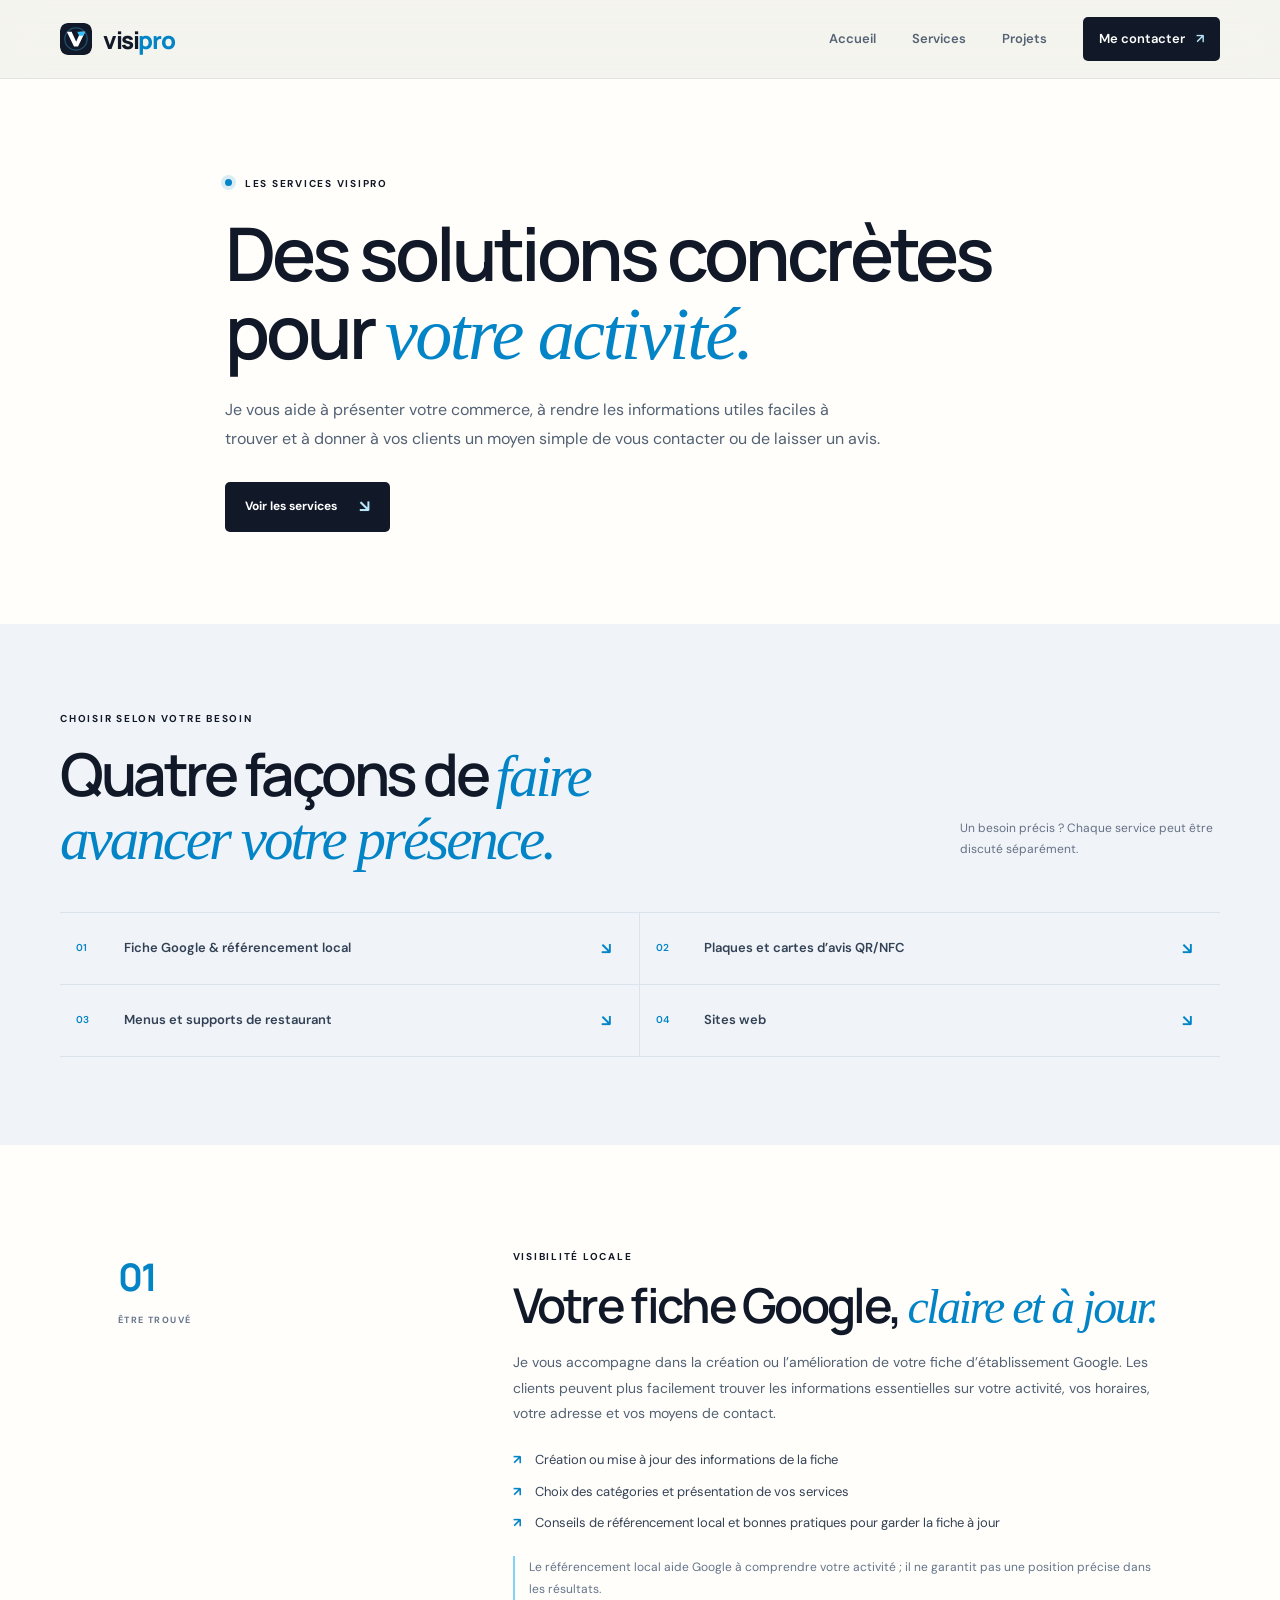
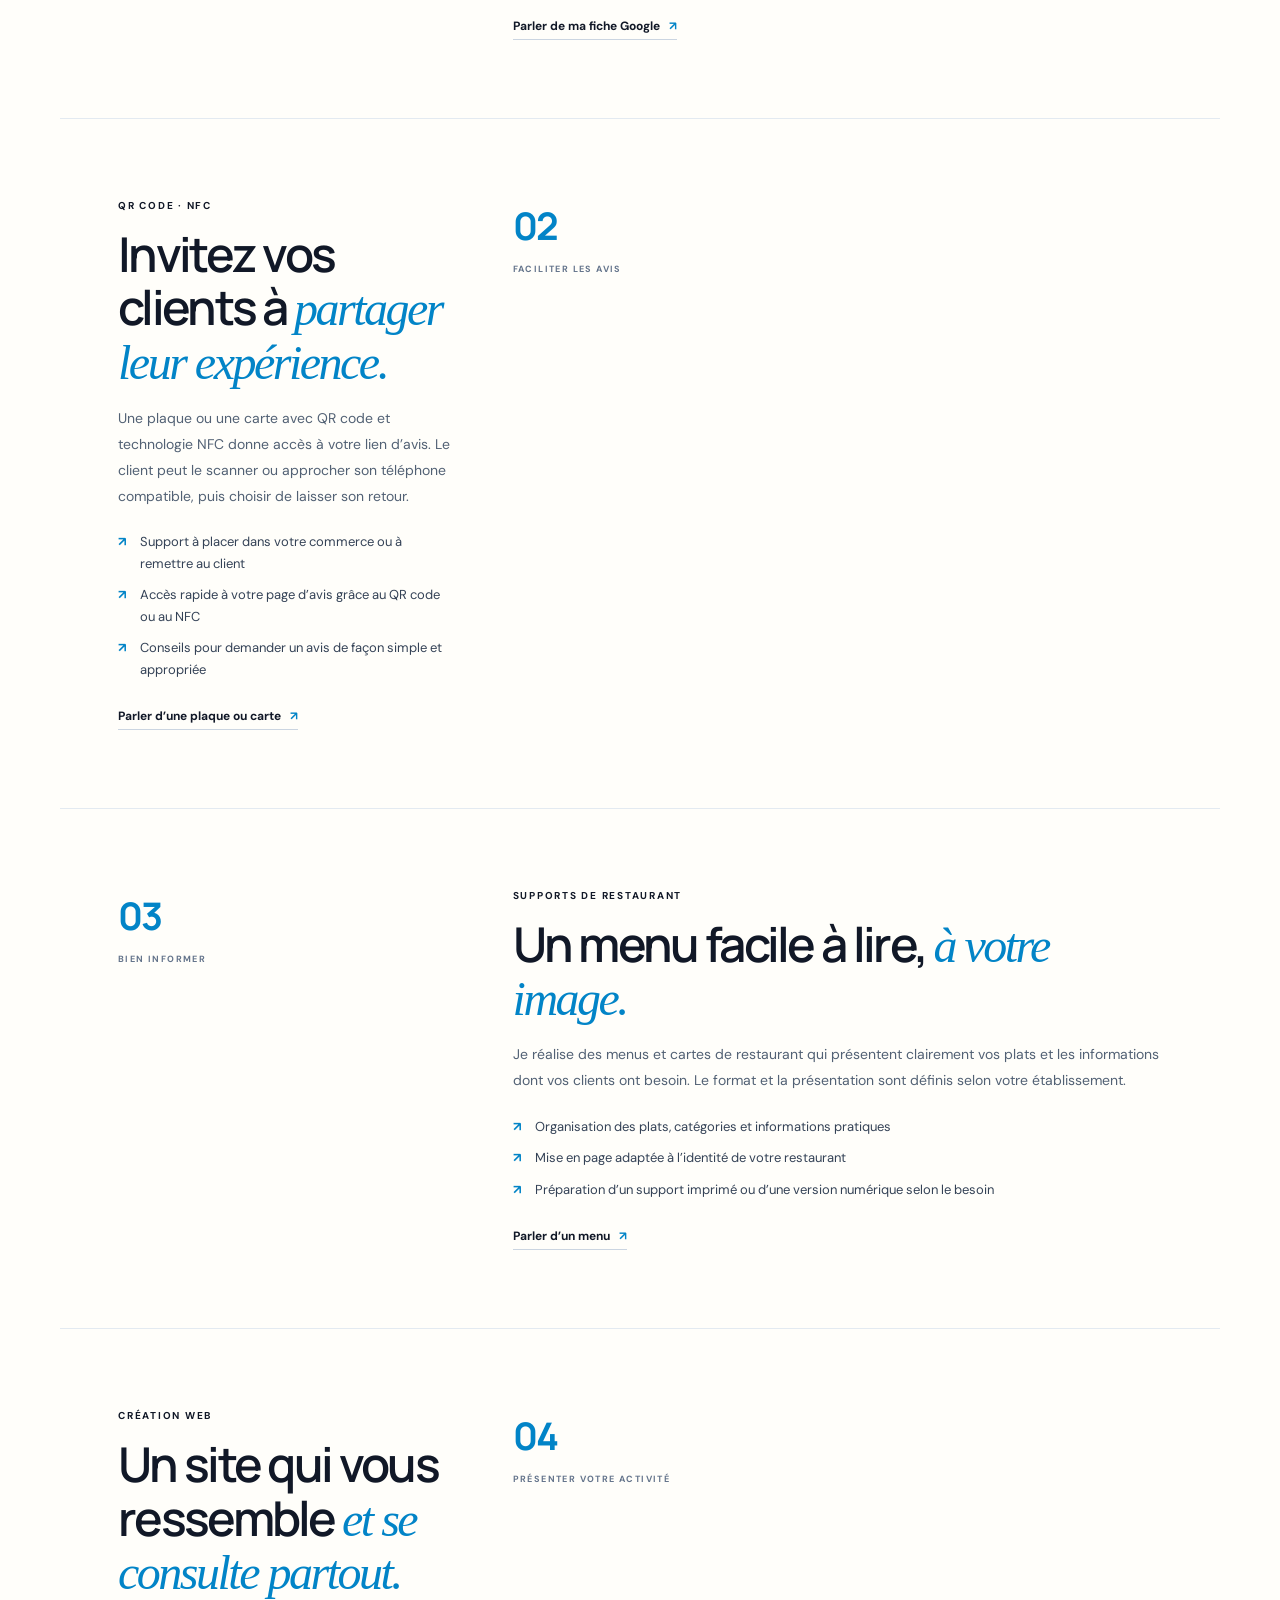
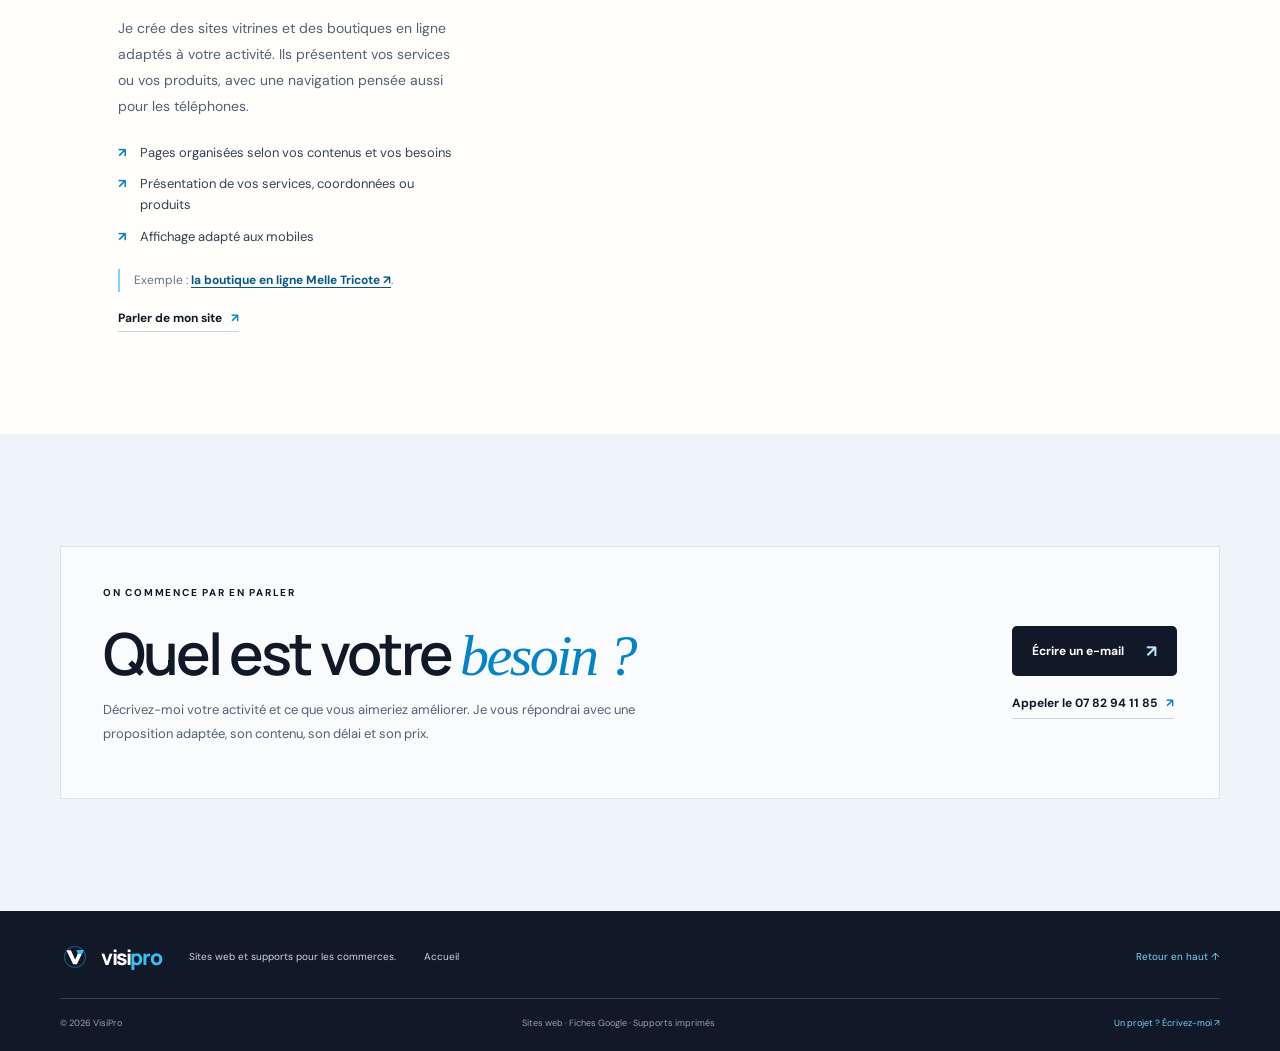
==== services.html @ f5540a13 "V1.5 - services détaillés" ====
<!doctype html>
<html lang="fr">
<head>
  <meta charset="utf-8">
  <meta name="viewport" content="width=device-width, initial-scale=1">
  <meta name="theme-color" content="#f5f4ef">
  <meta name="description" content="Découvrez les services VisiPro : fiches Google, référencement local, plaques d’avis QR/NFC, menus de restaurant et sites web.">
  <title>Services — VisiPro</title>
  <link rel="icon" href="favicon.svg" type="image/svg+xml">
  <link rel="preconnect" href="https://fonts.googleapis.com">
  <link rel="preconnect" href="https://fonts.gstatic.com" crossorigin>
  <link href="https://fonts.googleapis.com/css2?family=DM+Sans:wght@400;500;600;700&family=Manrope:wght@400;500;600;700;800&display=swap" rel="stylesheet">
  <link rel="stylesheet" href="styles.css">
  <script src="script.js" defer></script>
</head>
<body>
<a class="skip-link" href="#contenu">Aller au contenu</a>
<header class="site-header"><div class="container nav-wrap">
  <a class="brand" href="index.html#accueil" aria-label="VisiPro, accueil"><img class="brand-logo" src="assets/visipro-logo.svg" alt=""><span>visi<span class="brand-accent">pro</span></span></a>
  <button class="menu-toggle" type="button" aria-expanded="false" aria-controls="main-nav" aria-label="Ouvrir le menu"><span></span><span></span></button>
  <nav id="main-nav" class="main-nav" aria-label="Navigation principale"><a href="index.html#services">Accueil</a><a href="#offres">Services</a><a href="index.html#projets">Projets</a><a class="nav-cta" href="#contact">Me contacter <span>↗</span></a></nav>
</div></header>
<main id="contenu">
  <section class="services-hero section"><div class="container services-hero-inner reveal">
    <p class="eyebrow"><span class="eyebrow-dot"></span> Les services VisiPro</p>
    <h1>Des solutions concrètes pour <em>votre activité.</em></h1>
    <p class="services-lead">Je vous aide à présenter votre commerce, à rendre les informations utiles faciles à trouver et à donner à vos clients un moyen simple de vous contacter ou de laisser un avis.</p>
    <a class="button button-dark" href="#offres">Voir les services <span>↘</span></a>
  </div></section>
  <section class="services-index section" id="offres"><div class="container">
    <div class="section-heading reveal"><div><p class="eyebrow">Choisir selon votre besoin</p><h2>Quatre façons de <em>faire avancer votre présence.</em></h2></div><p>Un besoin précis ? Chaque service peut être discuté séparément.</p></div>
    <nav class="service-jump-list reveal" aria-label="Accès rapide aux services"><a href="#fiche-google"><span>01</span> Fiche Google & référencement local <b>↘</b></a><a href="#plaques-avis"><span>02</span> Plaques et cartes d’avis QR/NFC <b>↘</b></a><a href="#supports-restaurant"><span>03</span> Menus et supports de restaurant <b>↘</b></a><a href="#sites-web"><span>04</span> Sites web <b>↘</b></a></nav>
  </div></section>
  <section class="service-details section">
    <div class="container">
      <article class="service-detail reveal" id="fiche-google">
        <div class="service-detail-number">01 <span>ÊTRE TROUVÉ</span></div>
        <div class="service-detail-copy"><p class="eyebrow">Visibilité locale</p><h2>Votre fiche Google, <em>claire et à jour.</em></h2><p>Je vous accompagne dans la création ou l’amélioration de votre fiche d’établissement Google. Les clients peuvent plus facilement trouver les informations essentielles sur votre activité, vos horaires, votre adresse et vos moyens de contact.</p><ul><li>Création ou mise à jour des informations de la fiche</li><li>Choix des catégories et présentation de vos services</li><li>Conseils de référencement local et bonnes pratiques pour garder la fiche à jour</li></ul><p class="service-detail-note">Le référencement local aide Google à comprendre votre activité ; il ne garantit pas une position précise dans les résultats.</p><a class="text-link" href="#contact">Parler de ma fiche Google <span>↗</span></a></div>
      </article>
      <article class="service-detail service-detail-reverse reveal" id="plaques-avis">
        <div class="service-detail-number">02 <span>FACILITER LES AVIS</span></div>
        <div class="service-detail-copy"><p class="eyebrow">QR code · NFC</p><h2>Invitez vos clients à <em>partager leur expérience.</em></h2><p>Une plaque ou une carte avec QR code et technologie NFC donne accès à votre lien d’avis. Le client peut le scanner ou approcher son téléphone compatible, puis choisir de laisser son retour.</p><ul><li>Support à placer dans votre commerce ou à remettre au client</li><li>Accès rapide à votre page d’avis grâce au QR code ou au NFC</li><li>Conseils pour demander un avis de façon simple et appropriée</li></ul><a class="text-link" href="#contact">Parler d’une plaque ou carte <span>↗</span></a></div>
      </article>
      <article class="service-detail reveal" id="supports-restaurant">
        <div class="service-detail-number">03 <span>BIEN INFORMER</span></div>
        <div class="service-detail-copy"><p class="eyebrow">Supports de restaurant</p><h2>Un menu facile à lire, <em>à votre image.</em></h2><p>Je réalise des menus et cartes de restaurant qui présentent clairement vos plats et les informations dont vos clients ont besoin. Le format et la présentation sont définis selon votre établissement.</p><ul><li>Organisation des plats, catégories et informations pratiques</li><li>Mise en page adaptée à l’identité de votre restaurant</li><li>Préparation d’un support imprimé ou d’une version numérique selon le besoin</li></ul><a class="text-link" href="#contact">Parler d’un menu <span>↗</span></a></div>
      </article>
      <article class="service-detail service-detail-reverse reveal" id="sites-web">
        <div class="service-detail-number">04 <span>PRÉSENTER VOTRE ACTIVITÉ</span></div>
        <div class="service-detail-copy"><p class="eyebrow">Création web</p><h2>Un site qui vous ressemble <em>et se consulte partout.</em></h2><p>Je crée des sites vitrines et des boutiques en ligne adaptés à votre activité. Ils présentent vos services ou vos produits, avec une navigation pensée aussi pour les téléphones.</p><ul><li>Pages organisées selon vos contenus et vos besoins</li><li>Présentation de vos services, coordonnées ou produits</li><li>Affichage adapté aux mobiles</li></ul><p class="service-detail-note">Exemple : <a href="https://www.melletricote.com/" target="_blank" rel="noreferrer">la boutique en ligne Melle Tricote ↗</a>.</p><a class="text-link" href="#contact">Parler de mon site <span>↗</span></a></div>
      </article>
    </div>
  </section>
  <section class="services-contact section" id="contact"><div class="container services-contact-inner reveal"><div><p class="eyebrow">On commence par en parler</p><h2>Quel est votre <em>besoin ?</em></h2><p>Décrivez-moi votre activité et ce que vous aimeriez améliorer. Je vous répondrai avec une proposition adaptée, son contenu, son délai et son prix.</p></div><div class="services-contact-actions"><a class="button button-dark" href="mailto:visiprofessionnel@gmail.com">Écrire un e-mail <span>↗</span></a><a class="text-link" href="tel:+33782941185">Appeler le 07 82 94 11 85 <span>↗</span></a></div></div></section>
</main>
<footer class="site-footer"><div class="container footer-main"><a class="brand brand-footer" href="index.html#accueil"><img class="brand-logo" src="assets/visipro-logo.svg" alt=""><span>visi<span class="brand-accent">pro</span></span></a><p>Sites web et supports pour les commerces.</p><a class="footer-services" href="index.html#services">Accueil</a><a class="footer-top" href="#contenu">Retour en haut ↑</a></div><div class="container footer-bottom"><span>© <span id="year"></span> VisiPro</span><span>Sites web · Fiches Google · Supports imprimés</span><a href="mailto:visiprofessionnel@gmail.com">Un projet ? Écrivez-moi ↗</a></div></footer>
</body>
</html>
---- styles.css ----
:root{--paper:#f5f4ef;--white:#fffefa;--ink:#111827;--muted:#667085;--line:#dfe5ec;--brand-blue:#0284c7;--dark:#111827;--accent-light:#bae6fd;--serif:Georgia,"Times New Roman",serif;--sans:"DM Sans",Inter,system-ui,-apple-system,"Segoe UI",sans-serif;--display:Manrope,var(--sans);--container:1160px}
*{box-sizing:border-box}html{scroll-behavior:smooth;scroll-padding-top:88px}body{margin:0;background:var(--paper);color:var(--ink);font:16px/1.6 var(--sans);-webkit-font-smoothing:antialiased}a{color:inherit;text-decoration:none}button{font:inherit}.container{width:min(var(--container),calc(100% - 64px));margin-inline:auto}.section{padding:112px 0}.skip-link{position:absolute;top:-60px;left:16px;z-index:10;padding:12px 18px;color:white;background:var(--ink)}.skip-link:focus{top:16px}
.site-header{position:sticky;top:0;z-index:8;background:rgba(245,244,239,.91);backdrop-filter:blur(18px);border-bottom:1px solid rgba(17,24,39,.08)}.nav-wrap{min-height:78px;display:flex;align-items:center;justify-content:space-between}.brand{display:inline-flex;align-items:center;gap:11px;font:800 24px var(--display);letter-spacing:-1.4px}.brand-accent{color:var(--brand-blue)}
.main-nav{display:flex;align-items:center;gap:36px;font-size:13px;font-weight:600}.main-nav>a:not(.nav-cta){color:#556273;transition:color .2s}.main-nav>a:not(.nav-cta):hover{color:var(--dark)}.nav-cta{padding:12px 16px;background:var(--ink);color:white;border-radius:5px;transition:.2s}.nav-cta:hover,.button-dark:hover{background:var(--dark);transform:translateY(-2px)}.nav-cta span{margin-left:8px;color:var(--accent-light)}.menu-toggle{display:none;border:0;background:transparent;padding:8px}.menu-toggle span{display:block;width:23px;height:2px;margin:5px;background:var(--ink)}
.hero{position:relative;padding:84px 0 38px;overflow:hidden}.hero-grid{display:grid;grid-template-columns:1fr 1.03fr;align-items:center;gap:64px;min-height:490px}.eyebrow{margin:0 0 23px;color:var(--dark);text-transform:uppercase;letter-spacing:1.75px;font-size:10px;line-height:1.4;font-weight:700}.eyebrow-dot{display:inline-block;width:7px;height:7px;margin:0 9px 1px 0;border-radius:50%;background:#0284c7;box-shadow:0 0 0 4px #0284c726}.hero h1,.section-heading h2,.intro h2,.method h2,.contact h2{margin:0;font:600 clamp(48px,6.3vw,78px)/1.04 var(--display);letter-spacing:-4.8px}.hero h1 em,.section-heading h2 em,.intro h2 em,.method h2 em,.contact h2 em{font:italic 400 1em/1 var(--serif);letter-spacing:-3px;color:var(--brand-blue)}
.hero-lead{max-width:480px;margin:25px 0 30px;color:var(--muted);font-size:16px;line-height:1.8}.hero-actions{display:flex;align-items:center;gap:25px;flex-wrap:wrap}.button{display:inline-flex;justify-content:center;align-items:center;gap:22px;min-height:50px;padding:0 20px;border-radius:5px;font-size:12px;font-weight:700;transition:transform .2s,background .2s}.button-dark{border:0;color:white;background:var(--ink);cursor:pointer}.button-dark span{color:var(--accent-light);font-size:17px}.text-link{font-size:12px;font-weight:700;border-bottom:1px solid #cbd5e1;padding-bottom:5px}.text-link span{color:var(--brand-blue);margin-left:6px}.text-link:hover{border-color:var(--brand-blue)}.hero-proof{display:flex;align-items:center;gap:11px;margin-top:53px}.proof-line{width:33px;height:1px;background:#cbd5e1}.hero-proof p{margin:0;font-size:11px;color:#667085}
.hero-art{position:relative;display:grid;min-height:430px;place-items:center}.art-orbit{position:absolute;border:1px solid #0284c72b;border-radius:50%}.orbit-one{width:420px;height:420px}.orbit-two{width:340px;height:340px;border-style:dashed}.search-card{position:relative;z-index:2;width:min(420px,88%);padding:15px;border:1px solid #e3eaf1;border-radius:13px;background:var(--white);box-shadow:0 26px 70px #172b4d1a;transform:rotate(-2deg)}.search-top{display:flex;align-items:center;gap:10px;min-height:37px;padding:0 12px;border:1px solid #e3eaf1;border-radius:30px;color:#64748b;font-size:10px}.search-symbol{font-size:22px;line-height:1;color:#0369a1}.search-filter{margin-left:auto;font-size:16px;letter-spacing:2px}.result-card{display:grid;grid-template-columns:116px 1fr;gap:13px;padding:17px 4px 16px;border-bottom:1px solid #e5ebf2}.result-photo{position:relative;min-height:130px;overflow:hidden;border-radius:8px;background:linear-gradient(155deg,#dbeafe 0 28%,#7aaed0 28% 52%,#e2e8f0 52% 68%,#334155 68%)}.result-photo i{position:absolute;top:16px;right:12px;width:28px;height:28px;border-radius:50%;background:#bae6fd}.result-photo b{position:absolute;bottom:18px;left:21px;width:76px;height:46px;border-radius:50% 50% 8px 8px;background:#f8fafc;box-shadow:12px -15px 0 -4px #0284c7,13px 20px 0 -8px #1e293b}.result-info{padding-top:2px}.result-kicker{display:flex;justify-content:space-between;align-items:center;color:#64748b;font-size:9px}.result-open{padding:3px 6px;border-radius:3px;color:#0369a1;background:#eff8fc}.result-info h2{margin:8px 0 3px;font:600 17px var(--display);letter-spacing:-.5px}.rating{font-size:10px}.rating>span{color:#d49a35;letter-spacing:1px}.rating b{font-size:10px}.rating small{color:#64748b}.result-info p{margin:7px 0 12px;color:#64748b;font-size:9px}.result-pills{display:flex;gap:4px}.result-pills span{padding:5px 7px;color:#0369a1;background:#eff8fc;border-radius:3px;font-size:8px;font-weight:600}.card-footer{padding:13px 4px 2px;color:#64748b;font-size:9px}.footer-dot{display:inline-block;width:6px;height:6px;margin-right:6px;border-radius:50%;background:#38bdf8}.art-sticker{position:absolute;z-index:3;top:21px;right:4px;display:flex;align-items:center;gap:10px;padding:12px 15px;border-radius:40px;background:var(--accent-light);font:800 11px var(--display);transform:rotate(7deg);box-shadow:0 8px 22px #172b4d18}.art-sticker b{font-size:18px}.floating-note{position:absolute;z-index:4;display:flex;align-items:center;gap:10px;padding:10px 14px;border:1px solid #e3eaf1;border-radius:8px;background:#fffefa;box-shadow:0 12px 24px #172b4d1a}.floating-note> b{display:grid;place-items:center;width:27px;height:27px;border-radius:50%;background:#e0f2fe;color:#0369a1;font-size:12px}.floating-note strong,.floating-note small{display:block}.floating-note strong{font-size:9px}.floating-note small{color:#64748b;font-size:8px}.note-top{top:116px;left:-3px;transform:rotate(-5deg)}.note-bottom{right:-5px;bottom:89px;transform:rotate(4deg)}.note-bottom>b{width:auto;background:none;color:#d6a141;font-size:12px;letter-spacing:1px}.hero-bottom{display:flex;align-items:center;gap:18px;padding-top:48px;color:#94a3b8;font-size:8px;font-weight:700;letter-spacing:1.5px}.hero-bottom-rule{height:1px;flex:1;background:#dbe3ec}
.intro{padding:100px 0 112px;background:var(--white)}.intro-grid{display:grid;grid-template-columns:.7fr 1.45fr .9fr;align-items:start;gap:38px}.intro .eyebrow{margin-top:9px}.intro h2{max-width:600px;font-size:clamp(36px,4.4vw,55px);letter-spacing:-3px;line-height:1.13}.intro-grid>p:last-child{margin:8px 0 0;color:#667085;font-size:13px;line-height:1.9}
.services{background:#f0f4f8}.section-heading{display:flex;align-items:end;justify-content:space-between;gap:40px;margin-bottom:43px}.section-heading .eyebrow{margin-bottom:17px}.section-heading h2{max-width:650px;font-size:clamp(39px,4.7vw,59px);letter-spacing:-3.5px}.section-heading>p{max-width:260px;margin:0 0 8px;color:#667085;font-size:12px;line-height:1.8}.service-grid{display:grid;grid-template-columns:repeat(4,1fr);border:1px solid #dbe3ec}.service-card{min-height:293px;padding:24px 21px;border-right:1px solid #dbe3ec;background:#ffffff57;transition:transform .25s,background .25s}.service-card:last-child{border-right:0}.service-card:hover{position:relative;z-index:1;background:white;transform:translateY(-5px);box-shadow:0 15px 35px #172b4d16}.service-card-dark{background:var(--dark);color:white}.service-card-dark:hover{background:#0d2b45}.service-number{display:flex;align-items:center;justify-content:space-between;color:#94a3b8;font-size:9px;letter-spacing:1.2px;font-weight:700}.service-number span{display:grid;width:32px;height:32px;place-items:center;border:1px solid #dbe3ec;border-radius:50%;color:var(--brand-blue);font-size:15px}.service-card-dark .service-number{color:#cbd5e1}.service-card-dark .service-number span{border-color:#35516a;color:var(--accent-light)}.service-card h3{margin:42px 0 11px;font:600 20px var(--display);letter-spacing:-.8px}.service-card p{min-height:80px;margin:0;color:#526174;font-size:11px;line-height:1.8}.service-card-dark p{color:#dbe6f0}.service-tags{display:flex;flex-wrap:wrap;gap:5px;margin-top:17px}.service-tags span{padding:5px 7px;border:1px solid #dbe3ec;border-radius:3px;color:#526174;font-size:8px}.service-card-dark .service-tags span{border-color:#40566d;color:#e0edf7}
.projects{background:var(--white)}.project-heading{margin-bottom:55px}.project-feature{display:grid;grid-template-columns:1.12fr .88fr;border:1px solid #e3eaf1}.project-visual{position:relative;display:grid;min-height:440px;place-items:center;overflow:hidden;background:#f0f4f8}.project-shop:before,.project-shop:after{position:absolute;content:"";border:1px solid #0284c721;border-radius:50%}.project-shop:before{width:440px;height:440px}.project-shop:after{width:340px;height:340px}.visual-caption{position:absolute;bottom:17px;left:19px;color:#64748b;font-size:9px}.project-details{display:flex;flex-direction:column;justify-content:center;padding:54px 49px}.project-label{color:#64748b;font-size:9px;font-weight:700;letter-spacing:1.4px}.project-label span{margin-right:9px;color:var(--brand-blue)}.project-details h3{margin:15px 0 12px;font:600 39px var(--display);letter-spacing:-2px}.project-description{max-width:390px;color:#667085;font-size:12px;line-height:1.9}.project-list{display:grid;gap:9px;margin:24px 0 28px;padding:0;list-style:none;color:#475569;font-size:10px}.project-list li:first-letter{color:#0284c7}.project-details .text-link{align-self:flex-start}.project-note{display:flex;align-items:center;gap:15px;margin-top:20px;padding:16px 20px;border:1px solid #e3eaf1}.project-note>span{color:#0284c7}.project-note p{flex:1;margin:0;color:#64748b;font-size:11px}.project-note>a{display:grid;width:31px;height:31px;place-items:center;border-radius:50%;background:var(--accent-light);font-size:14px}
.method{background:var(--dark);color:white}.method-grid{display:grid;grid-template-columns:.85fr 1.15fr;gap:100px}.method .eyebrow{color:#bae6fd}.method h2{font-size:clamp(45px,5.1vw,64px);letter-spacing:-4px}.method h2 em{color:var(--accent-light)}.method-intro>p:not(.eyebrow){max-width:390px;margin:22px 0 28px;color:#dbe6f0;font-size:13px;line-height:1.9}.button-light{color:var(--ink);background:var(--accent-light)}.button-light:hover{background:#e0f2fe;transform:translateY(-2px)}.button-light span{font-size:17px}.method-steps{border-top:1px solid #ffffff33}.step{display:grid;grid-template-columns:39px 1fr 20px;gap:15px;align-items:start;padding:23px 0;border-bottom:1px solid #ffffff33}.step>span{padding-top:4px;color:#7dd3fc;font-size:10px;font-weight:700;letter-spacing:1px}.step h3{margin:0 0 7px;font:600 16px var(--display)}.step p{max-width:400px;margin:0;color:#dbe6f0;font-size:11px;line-height:1.8}.step>b{color:#7dd3fc}
.contact{background:#eef4f9}.contact-wrap{display:grid;grid-template-columns:1fr .78fr;gap:90px;align-items:center}.contact h2{font-size:clamp(42px,5.3vw,66px);letter-spacing:-4px}.contact-copy>p:last-child{max-width:420px;color:#667085;font-size:13px;line-height:1.9}.contact-card{position:relative;padding:28px;border:1px solid #dbe3ec;background:#ffffff8c}.contact-spark{position:absolute;top:21px;right:22px;color:#0284c7;font-size:23px}.contact-card>p:first-of-type{max-width:255px;margin:0 0 25px;font:600 17px/1.4 var(--display)}.contact-detail{display:flex;gap:14px;padding:10px 0;border-top:1px solid #dfe7ef;font-size:10px}.contact-detail span:first-child{color:#0369a1;font-size:9px;font-weight:700}.contact-button{width:100%;margin-top:20px}.contact-help{min-height:34px;margin:11px 0 0;color:#64748b;font-size:9px;line-height:1.6}
.site-footer{padding:31px 0 20px;color:#f8fafc;background:#111827}.footer-main{display:flex;align-items:center;gap:28px;padding-bottom:26px}.brand-footer{color:white;font-size:21px}.brand-footer .brand-accent{color:#38bdf8}.footer-main>p{margin:0;color:#cbd5e1;font-size:10px}.footer-top{margin-left:auto;color:#7dd3fc;font-size:10px}.footer-bottom{display:flex;justify-content:space-between;gap:20px;padding-top:17px;border-top:1px solid #ffffff2b;color:#94a3b8;font-size:9px}.footer-bottom a{color:#7dd3fc}.footer-top:hover,.footer-bottom a:hover{color:#ffffff}
.reveal{opacity:0;transform:translateY(16px);transition:opacity .65s ease,transform .65s ease}.reveal.is-visible{opacity:1;transform:translateY(0)}
@media(max-width:980px){.hero-grid{gap:25px}.hero h1{font-size:clamp(47px,7vw,66px);letter-spacing:-3.7px}.hero-art{min-height:375px}.orbit-one{width:360px;height:360px}.orbit-two{width:290px;height:290px}.search-card{width:92%}.result-card{grid-template-columns:94px 1fr}.service-card{padding:20px 16px}.service-card h3{font-size:17px}.service-card p{min-height:100px}.method-grid{gap:50px}.contact-wrap{gap:50px}}
@media(max-width:720px){.container{width:min(100% - 40px,var(--container))}.section{padding:78px 0}.nav-wrap{min-height:68px}.menu-toggle{display:block;z-index:2;cursor:pointer}.main-nav{position:absolute;top:68px;right:0;left:0;display:none;flex-direction:column;align-items:stretch;gap:0;padding:10px 20px 20px;border-bottom:1px solid var(--line);background:var(--paper)}.main-nav.is-open{display:flex}.main-nav a{padding:13px 8px}.main-nav .nav-cta{margin-top:7px;text-align:center}.hero{padding-top:56px}.hero-grid{grid-template-columns:1fr;gap:22px}.hero h1{max-width:560px;font-size:clamp(50px,13vw,74px)}.hero-lead{max-width:520px;margin-top:18px;font-size:14px}.hero-proof{margin-top:34px}.hero-art{min-height:350px;margin:0 -5px}.search-card{width:min(420px,87%)}.art-sticker{top:10px;right:4px}.note-top{left:0;top:70px}.note-bottom{right:0;bottom:52px}.hero-bottom{flex-wrap:wrap;gap:10px;padding-top:25px;font-size:7px}.hero-bottom-rule{flex-basis:100%;order:2}.intro{padding:70px 0}.intro-grid{grid-template-columns:1fr;gap:13px}.intro .eyebrow{margin-bottom:7px}.intro h2{font-size:42px}.intro-grid>p:last-child{max-width:520px}.section-heading{align-items:start;flex-direction:column;gap:14px;margin-bottom:30px}.section-heading h2{font-size:43px}.section-heading>p{max-width:390px}.service-grid{grid-template-columns:repeat(2,1fr)}.service-card{min-height:255px;border-bottom:1px solid #dbe3ec}.service-card:nth-child(2){border-right:0}.service-card:nth-child(3),.service-card:nth-child(4){border-bottom:0}.service-card p{min-height:74px}.project-feature{grid-template-columns:1fr}.project-visual{min-height:370px}.project-details{padding:34px 28px 38px}.project-details h3{font-size:34px}.method-grid{grid-template-columns:1fr;gap:45px}.method h2{font-size:54px}.contact-wrap{grid-template-columns:1fr;gap:30px}.contact h2{font-size:49px}.footer-main{flex-wrap:wrap;gap:13px 22px}.footer-main>p{flex-basis:100%;order:2}.footer-bottom{flex-wrap:wrap;gap:8px 18px}}
@media(max-width:420px){.container{width:calc(100% - 32px)}.hero h1{font-size:48px;letter-spacing:-3px}.hero-actions{gap:17px}.hero-actions .button{width:100%}.hero-art{min-height:325px}.search-card{width:92%;padding:11px}.result-card{grid-template-columns:82px 1fr;gap:9px}.result-photo{min-height:120px}.result-info h2{font-size:15px}.result-pills span{padding:4px 5px;font-size:7px}.floating-note{padding:8px 10px}.note-bottom{bottom:37px}.service-grid{grid-template-columns:1fr}.service-card,.service-card:nth-child(2),.service-card:nth-child(3){min-height:auto;padding:20px;border-right:0;border-bottom:1px solid #dbe3ec}.service-card:last-child{border-bottom:0}.service-card h3{margin-top:27px}.service-card p{min-height:0}.shop-window{width:85%}.project-visual{min-height:330px}.shop-content{padding:20px 16px}.shop-product-row i{height:100px;padding-top:80px}.contact-card{padding:23px 18px}}
@media(prefers-reduced-motion:reduce){html{scroll-behavior:auto}*,*::before,*::after{animation-duration:.01ms!important;transition-duration:.01ms!important}.reveal{opacity:1;transform:none}}
/* VisiPro identity and true Melle Tricote storefront preview */

.brand-logo{display:block;width:32px;height:32px;object-fit:contain;border-radius:8px}
.brand-footer .brand-logo{width:30px;height:30px}
.brand-accent{color:#0284c7}
.project-shop{background:#f2eee6}
.project-shop:before,.project-shop:after{display:none}
.site-preview{position:relative;width:92%;overflow:hidden;background:#f8f5ee;box-shadow:0 20px 55px #29304426}
.preview-announcement{display:flex;justify-content:center;gap:16px;padding:7px 9px;background:#722c3f;color:#fff8ef;font-size:7px;letter-spacing:.2px}
.preview-header{display:flex;align-items:center;justify-content:space-between;gap:8px;padding:11px 13px;border-bottom:1px solid #e5dfd5;color:#5c5149;font-size:7px}
.preview-brand{font:22px/1 var(--serif);letter-spacing:-1px;color:#722c3f}
.preview-brand small{display:block;margin-top:5px;text-align:center;font:6px var(--sans);letter-spacing:2px}
.preview-hero{display:grid;grid-template-columns:.9fr 1.1fr;min-height:275px;padding:13px 10px 15px 17px;gap:10px}
.preview-copy{align-self:center}
.preview-copy>span{display:block;color:#722c3f;font-size:6px;letter-spacing:1px;font-weight:700}
.preview-copy h4{margin:17px 0 12px;font:600 28px/.97 var(--serif);letter-spacing:-1.1px;color:#29241f}
.preview-copy h4 em{color:#722c3f}
.preview-copy p{margin:0 0 16px;color:#706a63;font-size:8px;line-height:1.6}
.preview-copy>b{display:inline-block;padding:8px 11px;background:#722c3f;color:white;font-size:7px;font-weight:600}
.preview-product{position:relative;min-height:275px;overflow:hidden;background:#f2e8df}
.preview-product img{display:block;width:100%;height:100%;min-height:275px;object-fit:cover;object-position:center 36%}
.product-badge{position:absolute;right:8px;bottom:8px;left:8px;padding:9px 10px;background:#fffdf5ed;color:#342d28}
.product-badge small{display:block;margin-bottom:4px;color:#722c3f;font-size:6px;letter-spacing:1px}
.product-badge strong{display:flex;justify-content:space-between;gap:4px;font:16px var(--serif)}
.product-badge strong span{align-self:center;font:8px var(--sans)}
.visual-caption{color:#766c63}
.contact-detail a{color:#0369a1;font-weight:600;overflow-wrap:anywhere}
.contact-detail a:hover{text-decoration:underline}
.contact-button{color:white}
@media(max-width:720px){.preview-hero{min-height:235px;padding:10px;gap:7px}.preview-product,.preview-product img{min-height:235px}.preview-copy h4{font-size:23px}.preview-announcement{font-size:6px;gap:7px}.preview-header{padding:9px;font-size:6px}.preview-brand{font-size:18px}}
@media(max-width:420px){.preview-hero{grid-template-columns:.88fr 1.12fr;min-height:205px;padding:8px}.preview-product,.preview-product img{min-height:205px}.preview-copy h4{font-size:19px}.preview-copy p{font-size:7px}.product-badge{right:5px;bottom:5px;left:5px;padding:6px}.product-badge strong{font-size:12px}}

/* Aperçu Melle Tricote : plus proche de la vraie boutique */
.project-visual.project-shop{
  min-height:520px;
  padding:24px 20px 48px;
  background:radial-gradient(ellipse at 68% 42%,#fffaf3 0,#efe5da 72%);
}
.site-preview{
  width:100%;
  max-width:760px;
  overflow:hidden;
  border:1px solid #e4d8cc;
  border-radius:5px;
  background:#fbf8f1;
  box-shadow:0 24px 55px #4a342720;
}
.preview-browser{
  display:grid;
  grid-template-columns:1fr 2fr 1fr;
  align-items:center;
  height:29px;
  padding:0 11px;
  background:#f4f0e9;
  border-bottom:1px solid #e8e0d6;
}
.browser-dots{display:flex;gap:4px}
.browser-dots i{width:6px;height:6px;border-radius:50%;background:#d6c7b8}
.browser-dots i:first-child{background:#b9777f}
.browser-address{justify-self:center;width:100%;padding:3px 12px;border-radius:12px;background:#fffdfa;text-align:center;color:#897c71;font-size:7px}
.browser-lock{justify-self:end;color:#8a796d;font-size:10px}
.preview-announcement{padding:8px 12px;background:#722c3f;color:#fff8ef;text-align:center;font-size:9px;letter-spacing:.15px}
.preview-header{min-height:62px;padding:9px 19px;border-bottom:1px solid #e5dfd5;background:#fcfaf5}
.preview-brand{font-size:26px}
.preview-brand small{font-size:6px}
.preview-menu{display:flex;align-items:center;gap:18px;color:#66594f;font-size:8px}
.preview-menu b{display:grid;place-items:center;width:24px;height:24px;border:1px solid #ddd2c6;border-radius:50%;color:#722c3f;font-size:13px;font-weight:400}
.preview-hero{grid-template-columns:.87fr 1.13fr;min-height:346px;padding:18px 17px 18px 28px;gap:17px}
.preview-copy{align-self:center}
.preview-copy>span:first-child{font-size:8px;letter-spacing:.8px}
.preview-copy h4{margin:18px 0 13px;font-size:clamp(29px,2.8vw,39px);line-height:1.02;letter-spacing:-1.4px}
.preview-copy p{max-width:255px;margin:0 0 17px;font-size:10px;line-height:1.65}
.preview-button{display:inline-flex!important;align-items:center;gap:10px;padding:9px 12px;background:#722c3f;color:#fff8ef!important;font-size:8px!important;font-weight:600}
.preview-button b{font-size:11px}
.preview-product{display:flex;flex-direction:column;min-height:310px;margin:0;overflow:hidden;background:#f2e8df}
.preview-product img{display:block;width:100%;height:270px;min-height:270px;object-fit:cover;object-position:center 36%}
.product-caption{display:flex;align-items:center;gap:10px;min-height:40px;padding:7px 11px;background:#fffdf8;color:#342d28}
.product-caption span{margin-right:auto;color:#722c3f;font-size:6px;letter-spacing:.7px}
.product-caption strong{font:14px var(--serif)}
.product-caption small{font-size:8px;color:#6b5a50}
.preview-values{display:flex;justify-content:space-between;padding:9px 18px;border-top:1px solid #e9e0d6;color:#776960;font-size:7px;letter-spacing:.2px}
.visual-caption{z-index:1}
.project-details{background:#fffefa}
.project-details .project-description{max-width:400px}
@media(max-width:720px){
  .project-visual.project-shop{min-height:500px;padding:20px 18px 43px}
  .preview-hero{min-height:315px;padding:16px 14px 16px 20px;gap:12px}
  .preview-product{min-height:280px}
  .preview-product img{height:240px;min-height:240px}
  .preview-copy h4{font-size:clamp(27px,5.2vw,36px)}
  .preview-menu{gap:12px;font-size:7px}
}
@media(max-width:480px){
  .project-visual.project-shop{min-height:420px;padding:14px 10px 39px}
  .preview-browser{height:25px}
  .preview-announcement{padding:7px 6px;font-size:7px}
  .preview-header{min-height:53px;padding:8px 10px}
  .preview-brand{font-size:20px}
  .preview-menu{gap:7px;font-size:6px}
  .preview-menu b{width:19px;height:19px;font-size:11px}
  .preview-hero{min-height:265px;padding:12px 8px 12px 12px;gap:7px}
  .preview-copy>span:first-child{font-size:6px;letter-spacing:.4px}
  .preview-copy h4{margin:13px 0 9px;font-size:clamp(22px,6.5vw,29px)}
  .preview-copy p{margin-bottom:11px;font-size:8px}
  .preview-button{padding:7px 8px;font-size:7px!important}
  .preview-product{min-height:235px}
  .preview-product img{height:198px;min-height:198px}
  .product-caption{gap:5px;min-height:37px;padding:6px}
  .product-caption span{font-size:5px}
  .product-caption strong{font-size:11px}
  .product-caption small{font-size:7px}
  .preview-values{padding:7px 9px;font-size:6px}
}


/* Contraste VisiPro et confort de lecture */
.service-card-dark:hover{background:#0d2b45;box-shadow:0 16px 36px #0b29452b}
.service-card-dark .service-number span{border-color:#35516a;color:#7dd3fc}
.service-card-dark .service-tags span{border-color:#40566d;color:#e0edf7}
.service-card p{min-height:100px;color:#4b5563;font-size:13px;line-height:1.75}
.service-card-dark p{color:#e2eaf2}
.service-tags{gap:7px}
.service-tags span{padding:6px 8px;color:#4b5b6b;font-size:10px;line-height:1.35}
.service-card-dark .service-tags span{color:#e0edf7}
.contact-detail{font-size:13px}
.contact-detail span:first-child{font-size:10px}
.contact-detail a{line-height:1.55}
@media(max-width:720px){
  .hero-bottom{font-size:8px;letter-spacing:1px}
  .intro h2{font-size:clamp(34px,8vw,42px);letter-spacing:-2px;line-height:1.12}
  .section-heading h2{font-size:clamp(35px,8.5vw,43px);letter-spacing:-2.5px}
  .project-details{padding:30px 24px 34px}
  .contact h2{font-size:clamp(39px,9vw,49px);letter-spacing:-2.8px}
  .contact-card{padding:24px}
  .contact-detail{gap:12px;padding:12px 0}
  .footer-main>p,.footer-top,.footer-bottom{font-size:11px}
}
@media(max-width:600px){
  .container{width:calc(100% - 36px)}
  .section{padding:68px 0}
  .hero{padding-top:46px}
  .hero-grid{gap:8px}
  .hero-art{min-height:320px;margin:0 -4px}
  .orbit-one{width:min(340px,94vw);height:min(340px,94vw)}
  .orbit-two{width:min(270px,76vw);height:min(270px,76vw)}
  .search-card{width:min(390px,91%);transform:rotate(-1deg)}
  .note-top{left:1px;top:49px}
  .note-bottom{right:1px;bottom:38px}
  .hero-proof{margin-top:30px}
  .hero-proof p{font-size:12px}
  .intro-grid{gap:15px}
  .intro h2{font-size:clamp(32px,8.5vw,40px)}
  .section-heading{gap:12px;margin-bottom:26px}
  .service-grid{grid-template-columns:1fr;gap:12px;border:0}
  .service-card,.service-card:nth-child(2),.service-card:nth-child(3),.service-card:nth-child(4){
    min-height:0;
    padding:21px 22px;
    border:1px solid #dbe3ec;
    background:#fffefa;
  }
  .service-card-dark,.service-card-dark:hover{background:#111827;color:#fff}
  .service-card h3{margin:24px 0 8px;font-size:20px}
  .service-card p{min-height:0;margin:0;font-size:14px;line-height:1.7;color:#46515e}
  .service-card-dark p{color:#e2eaf2}
  .service-tags{margin-top:14px}
  .service-tags span{font-size:10px}
  .project-heading{margin-bottom:30px}
  .project-visual.project-shop{padding-inline:12px}
  .project-details{padding:26px 21px 30px}
  .project-description{font-size:14px;line-height:1.75}
  .project-list{font-size:12px}
  .contact-wrap{gap:24px}
  .contact-copy>p:last-child{font-size:14px}
  .contact-detail{font-size:14px}
  .footer-bottom{gap:10px 16px}
}
@media(max-width:380px){
  .container{width:calc(100% - 30px)}
  .hero h1{font-size:clamp(37px,11vw,43px);letter-spacing:-2.5px}
  .hero-art{min-height:300px}
  .search-card{padding:9px}
  .result-card{grid-template-columns:76px 1fr;gap:8px}
  .result-info h2{font-size:14px}
  .result-pills span{padding:4px 5px;font-size:7px}
  .floating-note{padding:8px 10px}
  .floating-note strong{font-size:8px}
  .floating-note small{font-size:7px}
  .preview-menu span:nth-child(2){display:none}
  .preview-values{font-size:5.5px}
}

/* Page services détaillée */
.service-more{display:inline-flex;align-items:center;gap:7px;margin-top:15px;color:#075985;font-size:11px;font-weight:700}
.service-more span{color:var(--brand-blue);transition:transform .2s}
.service-more:hover{color:var(--dark)}
.service-card-dark .service-more{color:#e0edf7}
.service-card-dark .service-more span{color:#7dd3fc}
.service-card-dark .service-more:hover{color:#ffffff}
.service-more:hover span{transform:translate(2px,-2px)}
.footer-services{color:#cbd5e1;font-size:10px}
.footer-services:hover{color:#7dd3fc}
.services-hero{padding:98px 0 92px;background:var(--white)}
.services-hero-inner{max-width:830px}
.services-hero h1{margin:0;font:600 clamp(48px,6vw,74px)/1.05 var(--display);letter-spacing:-4px}
.services-hero h1 em,.service-detail h2 em,.services-contact h2 em{color:var(--brand-blue);font:italic 400 1em/1 var(--serif);letter-spacing:-2.5px}
.services-lead{max-width:660px;margin:24px 0 28px;color:#526174;font-size:16px;line-height:1.85}
.services-index{padding-top:88px;padding-bottom:88px;background:#f0f4f8}
.service-jump-list{display:grid;grid-template-columns:repeat(2,1fr);border-top:1px solid #dbe3ec}
.service-jump-list a{display:grid;grid-template-columns:36px 1fr 22px;gap:12px;align-items:center;min-height:72px;padding:14px 16px;border-bottom:1px solid #dbe3ec;color:#334155;font-size:13px;font-weight:600;transition:background .2s,color .2s}
.service-jump-list a:nth-child(odd){border-right:1px solid #dbe3ec}
.service-jump-list a:hover{background:var(--white);color:#075985}
.service-jump-list a span{color:#0284c7;font-size:10px}
.service-jump-list a b{color:#0284c7;font-size:16px}
.service-details{padding-top:25px;padding-bottom:25px;background:var(--white)}
.service-detail{display:grid;grid-template-columns:.68fr 1.32fr;gap:60px;padding:80px 5%;border-bottom:1px solid #e3eaf1;scroll-margin-top:90px}
.service-detail:last-child{border-bottom:0}
.service-detail-reverse .service-detail-number{order:2}
.service-detail-reverse .service-detail-copy{order:1}
.service-detail-number{display:flex;flex-direction:column;gap:12px;color:#0284c7;font:700 38px var(--display);letter-spacing:-2px}
.service-detail-number span{color:#64748b;font:700 9px var(--sans);letter-spacing:1.4px}
.service-detail-copy{max-width:660px}
.service-detail-copy .eyebrow{margin-bottom:14px}
.service-detail h2{margin:0 0 18px;font:600 clamp(34px,4vw,48px)/1.12 var(--display);letter-spacing:-2.7px}
.service-detail-copy>p:not(.eyebrow){color:#526174;font-size:14px;line-height:1.85}
.service-detail-copy ul{display:grid;gap:10px;margin:22px 0;padding:0;list-style:none;color:#344256;font-size:13px}
.service-detail-copy li{position:relative;padding-left:22px;line-height:1.65}
.service-detail-copy li:before{position:absolute;left:0;content:"↗";color:#0284c7;font-weight:700}
.service-detail-note{padding-left:14px;border-left:2px solid #7dd3fc;color:#64748b!important;font-size:12px!important}
.service-detail-note a{color:#075985;font-weight:700;text-decoration:underline;text-underline-offset:3px}
.service-contact{color:#075985}
.services-contact{background:#eef4f9}
.services-contact-inner{display:grid;grid-template-columns:1fr auto;gap:55px;align-items:center;padding:39px 42px;border:1px solid #dbe3ec;background:#ffffffa8}
.services-contact h2{margin:0;font:600 clamp(40px,5vw,58px)/1.05 var(--display);letter-spacing:-3px}
.services-contact-inner>div:first-child>p:last-child{max-width:590px;color:#526174;font-size:13px;line-height:1.85}
.services-contact-actions{display:flex;flex-direction:column;align-items:flex-start;gap:18px}
@media(max-width:720px){
  .services-hero{padding:68px 0}
  .services-hero h1{font-size:clamp(43px,11vw,62px);letter-spacing:-3px}
  .services-lead{font-size:14px}
  .services-index{padding-block:65px}
  .service-jump-list{grid-template-columns:1fr}
  .service-jump-list a:nth-child(odd){border-right:0}
  .service-detail{grid-template-columns:1fr;gap:20px;padding:52px 0}
  .service-detail-reverse .service-detail-number,.service-detail-reverse .service-detail-copy{order:initial}
  .service-detail-number{font-size:30px}
  .service-detail h2{font-size:clamp(34px,8.5vw,44px)}
  .service-detail-copy>p:not(.eyebrow){font-size:14px}
  .services-contact-inner{grid-template-columns:1fr;gap:20px;padding:27px 23px}
  .services-contact h2{font-size:46px}
  .footer-services{font-size:11px}
}
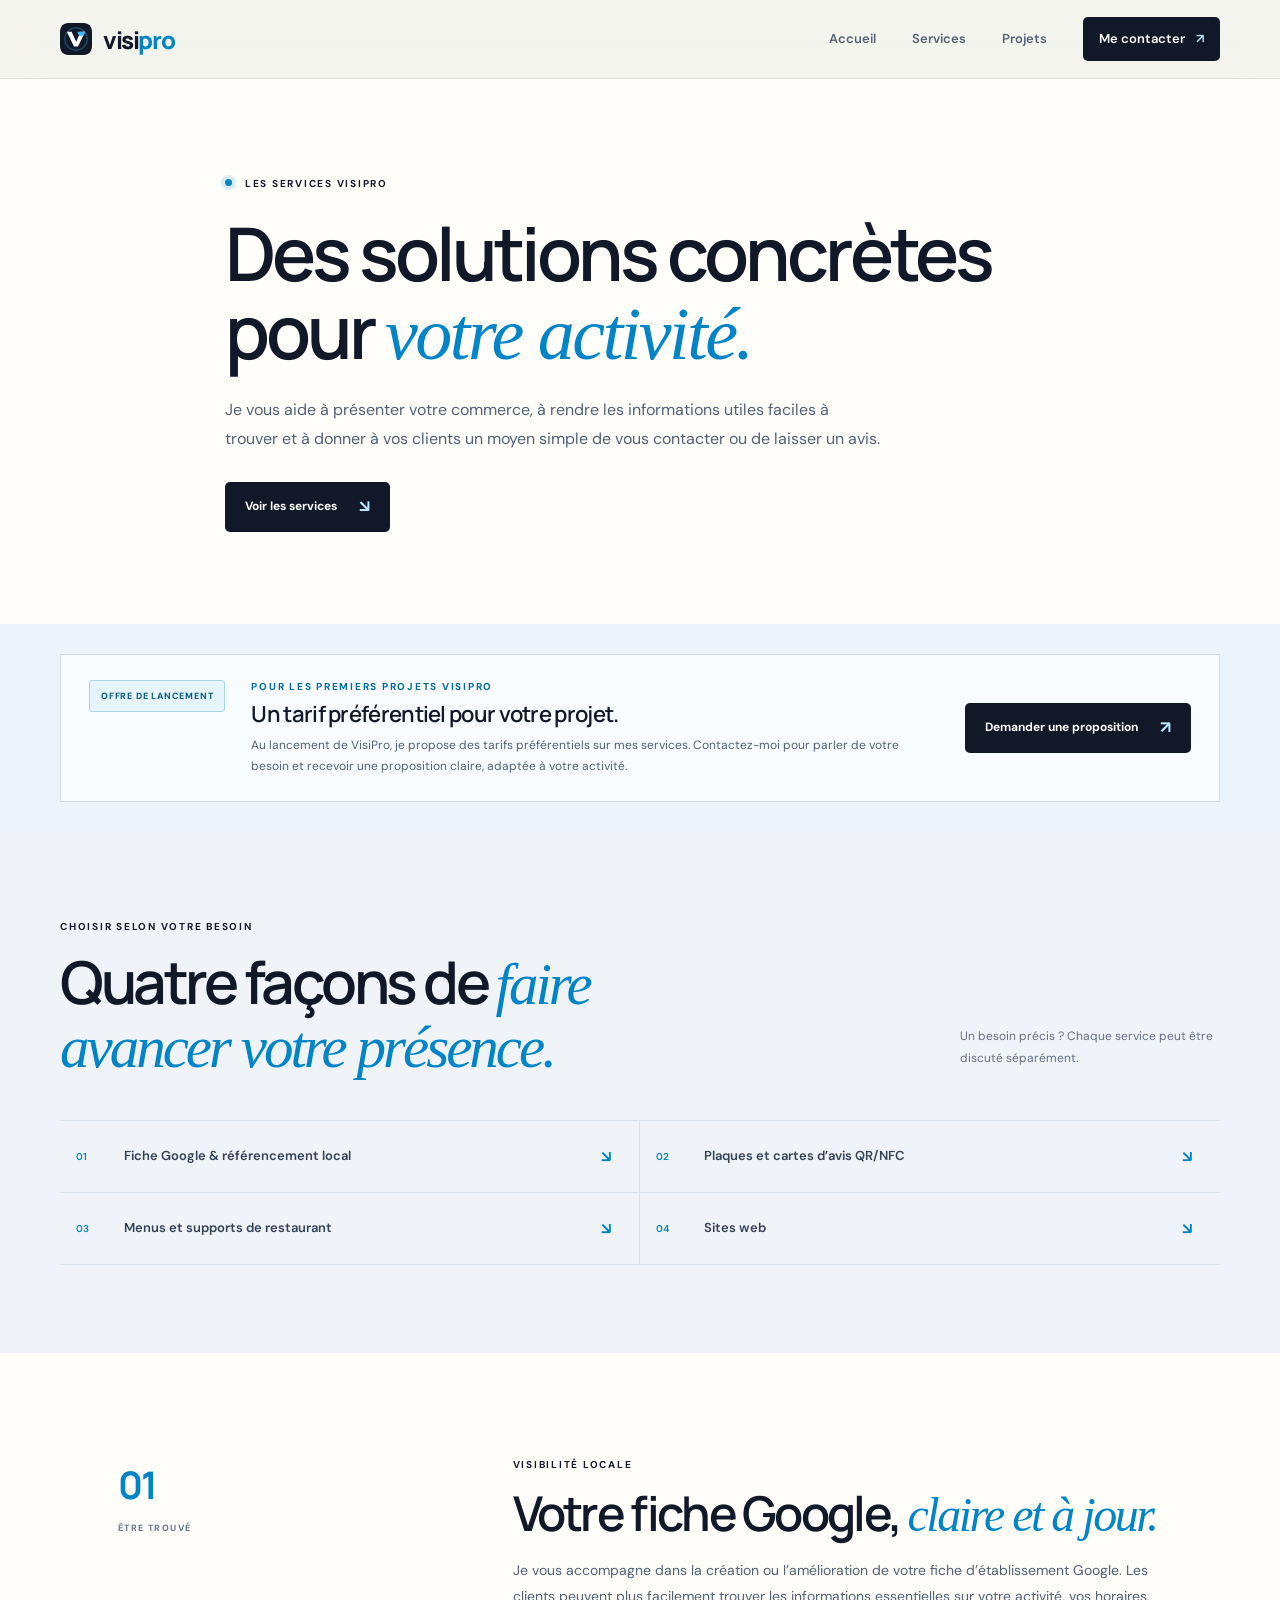
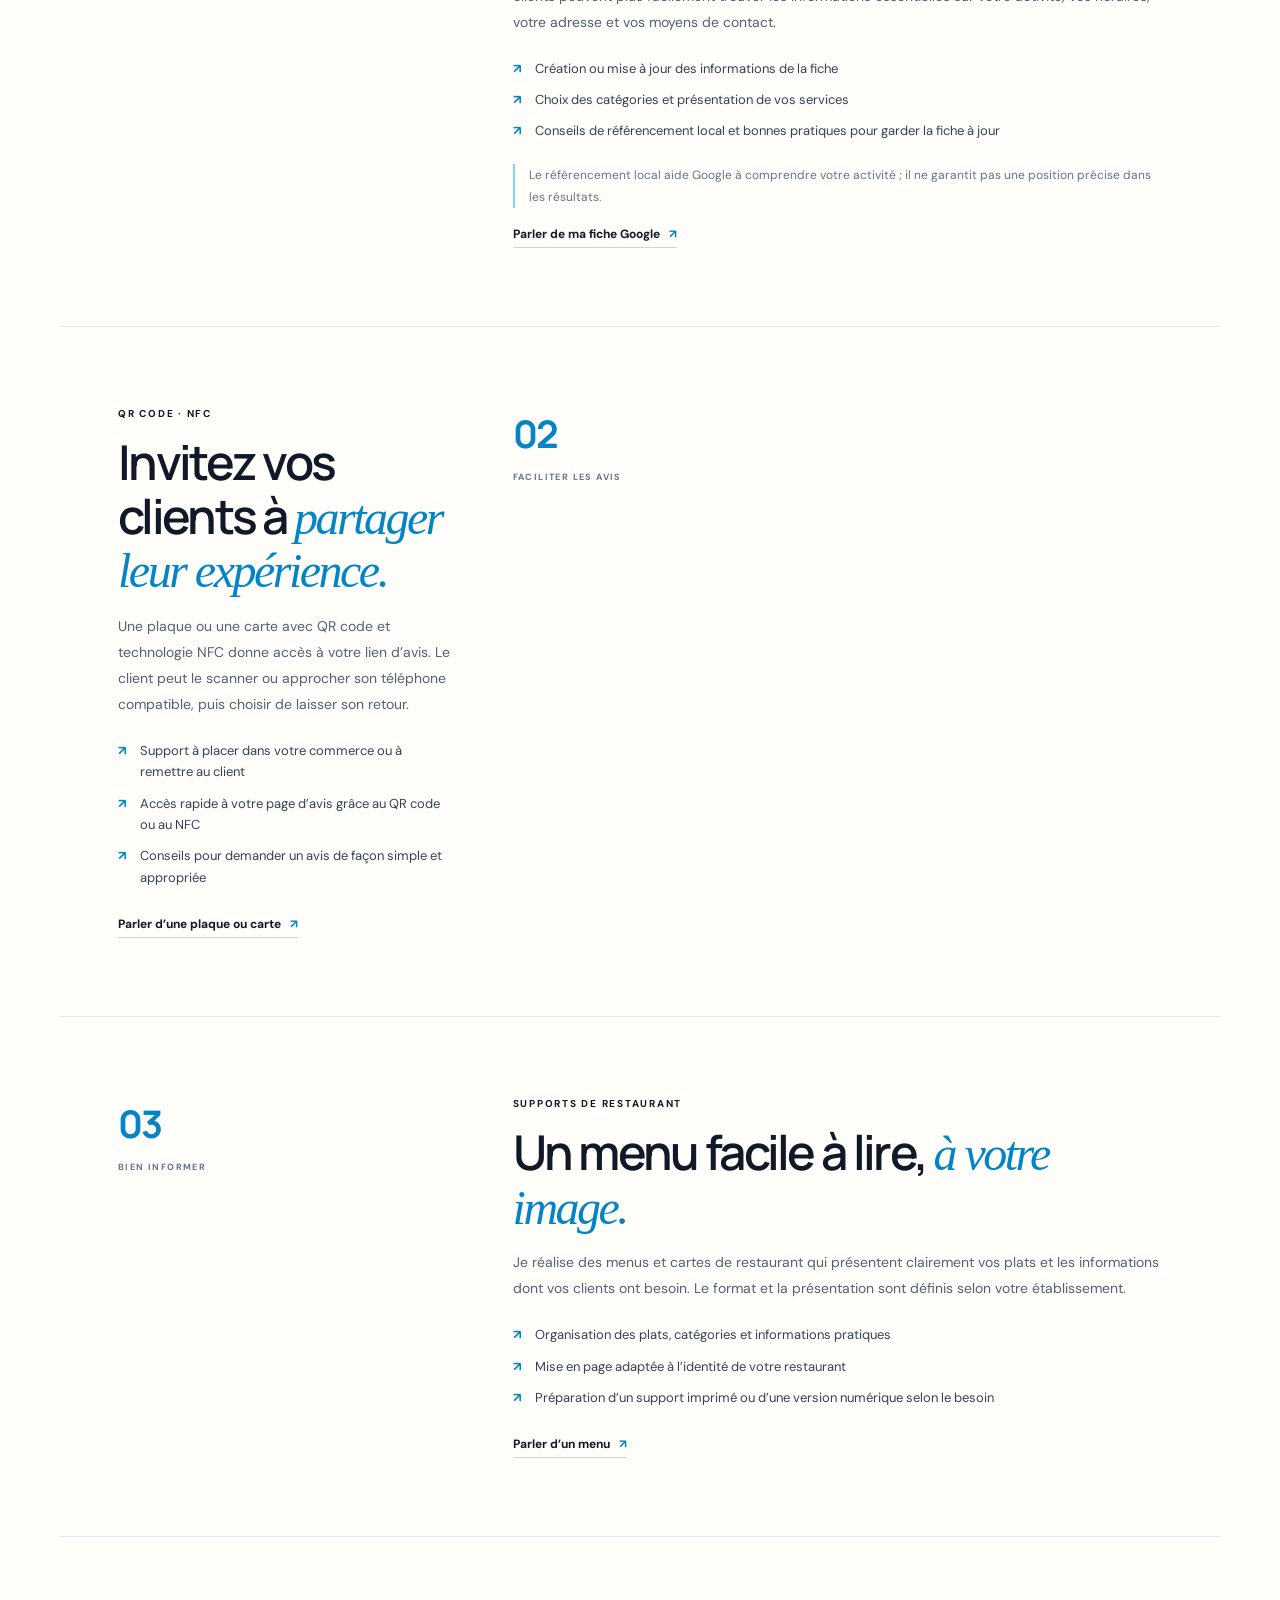
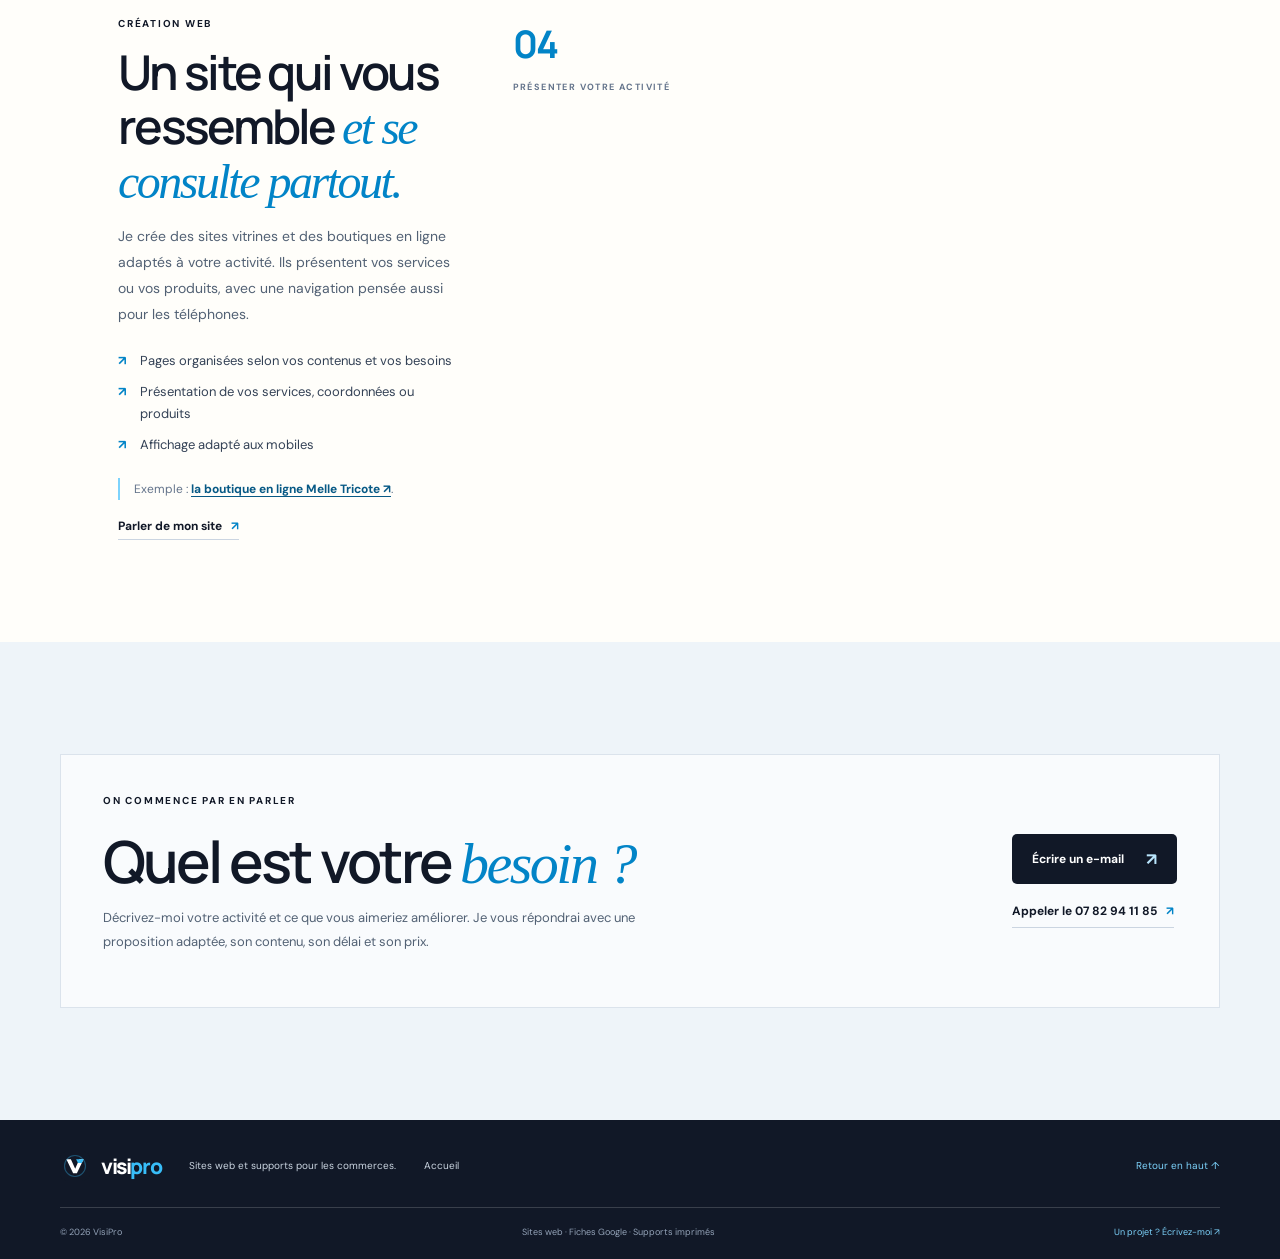
==== commit 46df3504: "V1.6 - offre de lancement" ====
--- a/services.html
+++ b/services.html
@@ -27,6 +27,7 @@
     <p class="services-lead">Je vous aide à présenter votre commerce, à rendre les informations utiles faciles à trouver et à donner à vos clients un moyen simple de vous contacter ou de laisser un avis.</p>
     <a class="button button-dark" href="#offres">Voir les services <span>↘</span></a>
   </div></section>
+  <section class="launch-offer section"><div class="container launch-offer-inner reveal"><span class="launch-offer-badge">Offre de lancement</span><div class="launch-offer-copy"><p class="eyebrow">Pour les premiers projets VisiPro</p><h2>Un tarif préférentiel pour votre projet.</h2><p>Au lancement de VisiPro, je propose des tarifs préférentiels sur mes services. Contactez-moi pour parler de votre besoin et recevoir une proposition claire, adaptée à votre activité.</p></div><a class="button button-dark" href="#contact">Demander une proposition <span>↗</span></a></div></section>
   <section class="services-index section" id="offres"><div class="container">
     <div class="section-heading reveal"><div><p class="eyebrow">Choisir selon votre besoin</p><h2>Quatre façons de <em>faire avancer votre présence.</em></h2></div><p>Un besoin précis ? Chaque service peut être discuté séparément.</p></div>
     <nav class="service-jump-list reveal" aria-label="Accès rapide aux services"><a href="#fiche-google"><span>01</span> Fiche Google & référencement local <b>↘</b></a><a href="#plaques-avis"><span>02</span> Plaques et cartes d’avis QR/NFC <b>↘</b></a><a href="#supports-restaurant"><span>03</span> Menus et supports de restaurant <b>↘</b></a><a href="#sites-web"><span>04</span> Sites web <b>↘</b></a></nav>
--- a/styles.css
+++ b/styles.css
@@ -266,4 +266,23 @@
   .services-contact-inner{grid-template-columns:1fr;gap:20px;padding:27px 23px}
   .services-contact h2{font-size:46px}
   .footer-services{font-size:11px}
+}
+/* Offre de lancement VisiPro */
+.launch-offer{padding:30px 0;background:#eaf4fa}
+.launch-offer-inner{display:grid;grid-template-columns:auto 1fr auto;gap:26px;align-items:center;padding:25px 28px;border:1px solid #cbdfea;background:#f9fcfe}
+.launch-offer-badge{align-self:start;padding:8px 11px;border:1px solid #acd4e8;border-radius:3px;background:#e6f4fb;color:#075985;font-size:9px;font-weight:700;letter-spacing:.8px;text-transform:uppercase;white-space:nowrap}
+.launch-offer-copy .eyebrow{margin:0 0 7px;color:#0369a1}
+.launch-offer-copy h2{margin:0;font:600 22px/1.25 var(--display);letter-spacing:-.7px}
+.launch-offer-copy>p:last-child{max-width:650px;margin:7px 0 0;color:#526174;font-size:12px;line-height:1.7}
+@media(max-width:820px){
+ .launch-offer-inner{grid-template-columns:auto 1fr;gap:15px 20px}
+ .launch-offer-inner>.button{grid-column:2;justify-self:start}
+}
+@media(max-width:600px){
+ .launch-offer{padding:22px 0}
+ .launch-offer-inner{grid-template-columns:1fr;gap:13px;padding:21px}
+ .launch-offer-badge{justify-self:start}
+ .launch-offer-inner>.button{grid-column:auto;width:100%}
+ .launch-offer-copy h2{font-size:21px}
+ .launch-offer-copy>p:last-child{font-size:13px}
 }
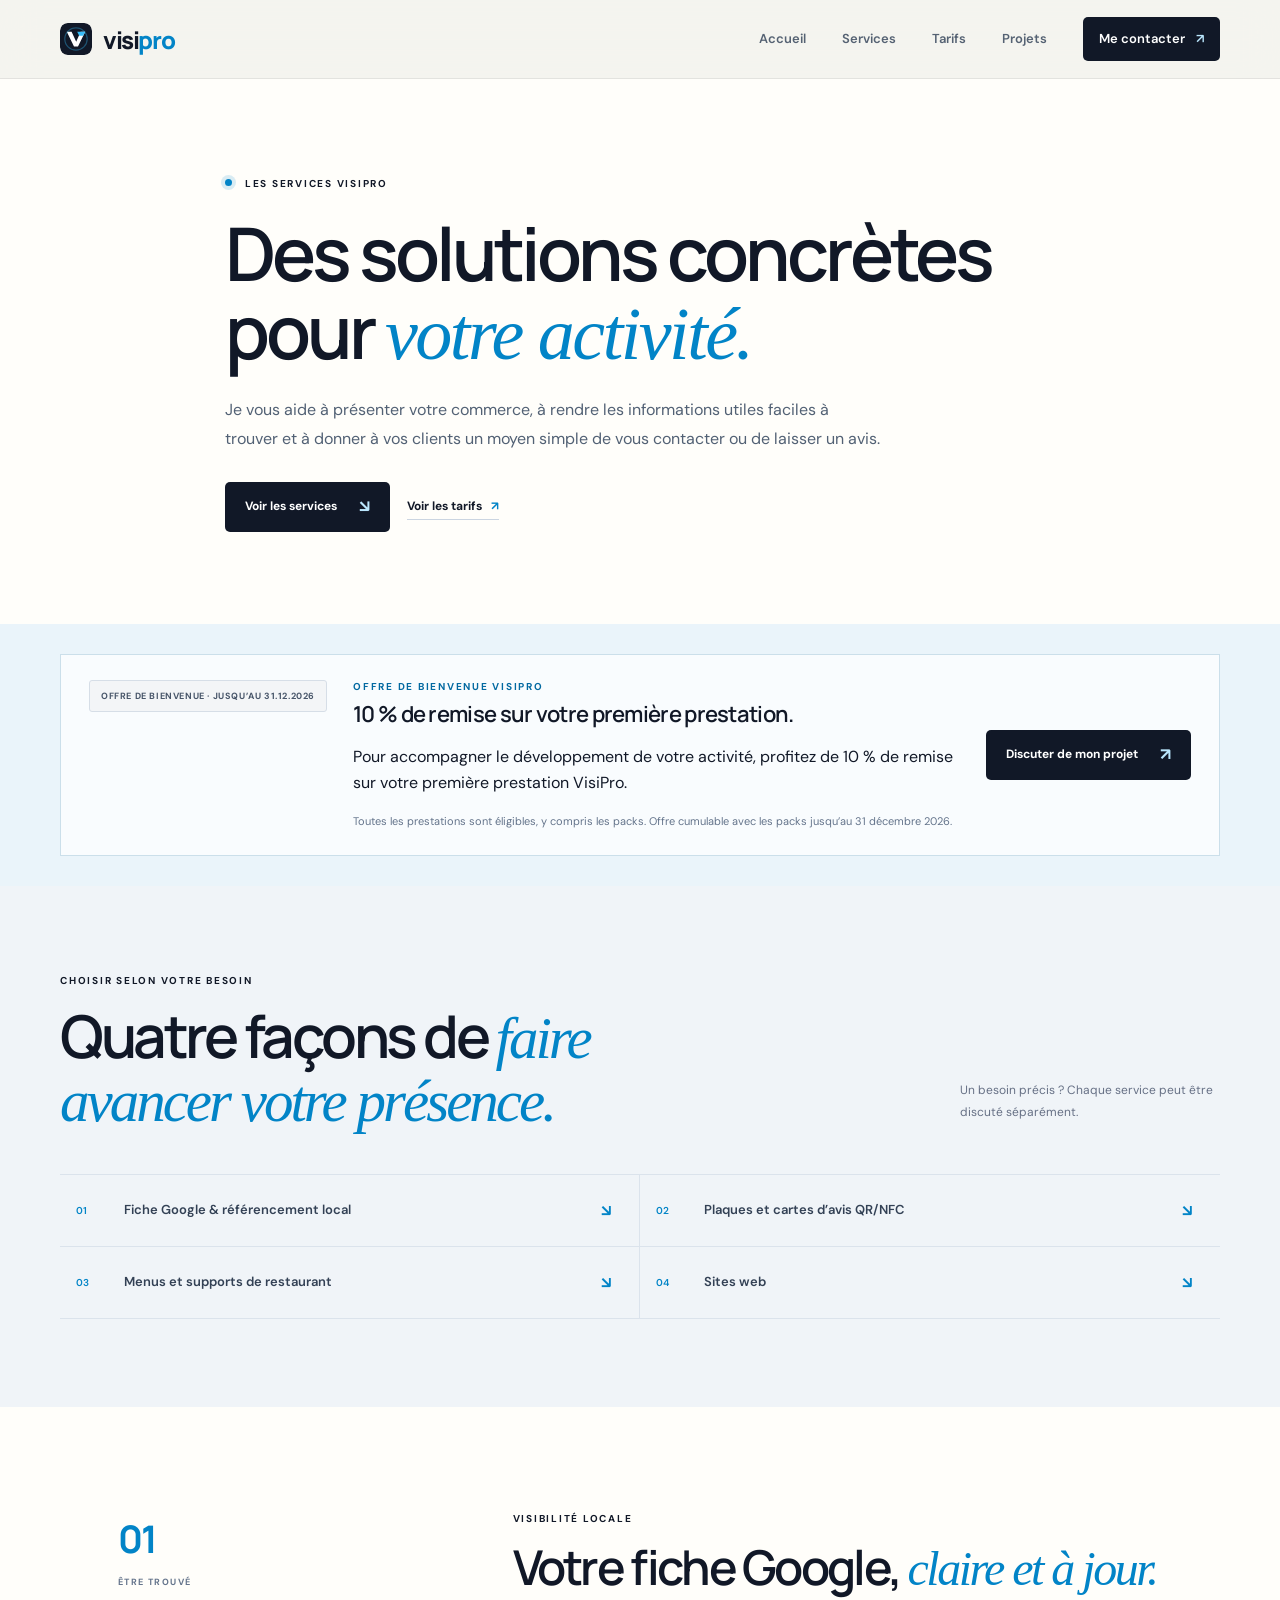
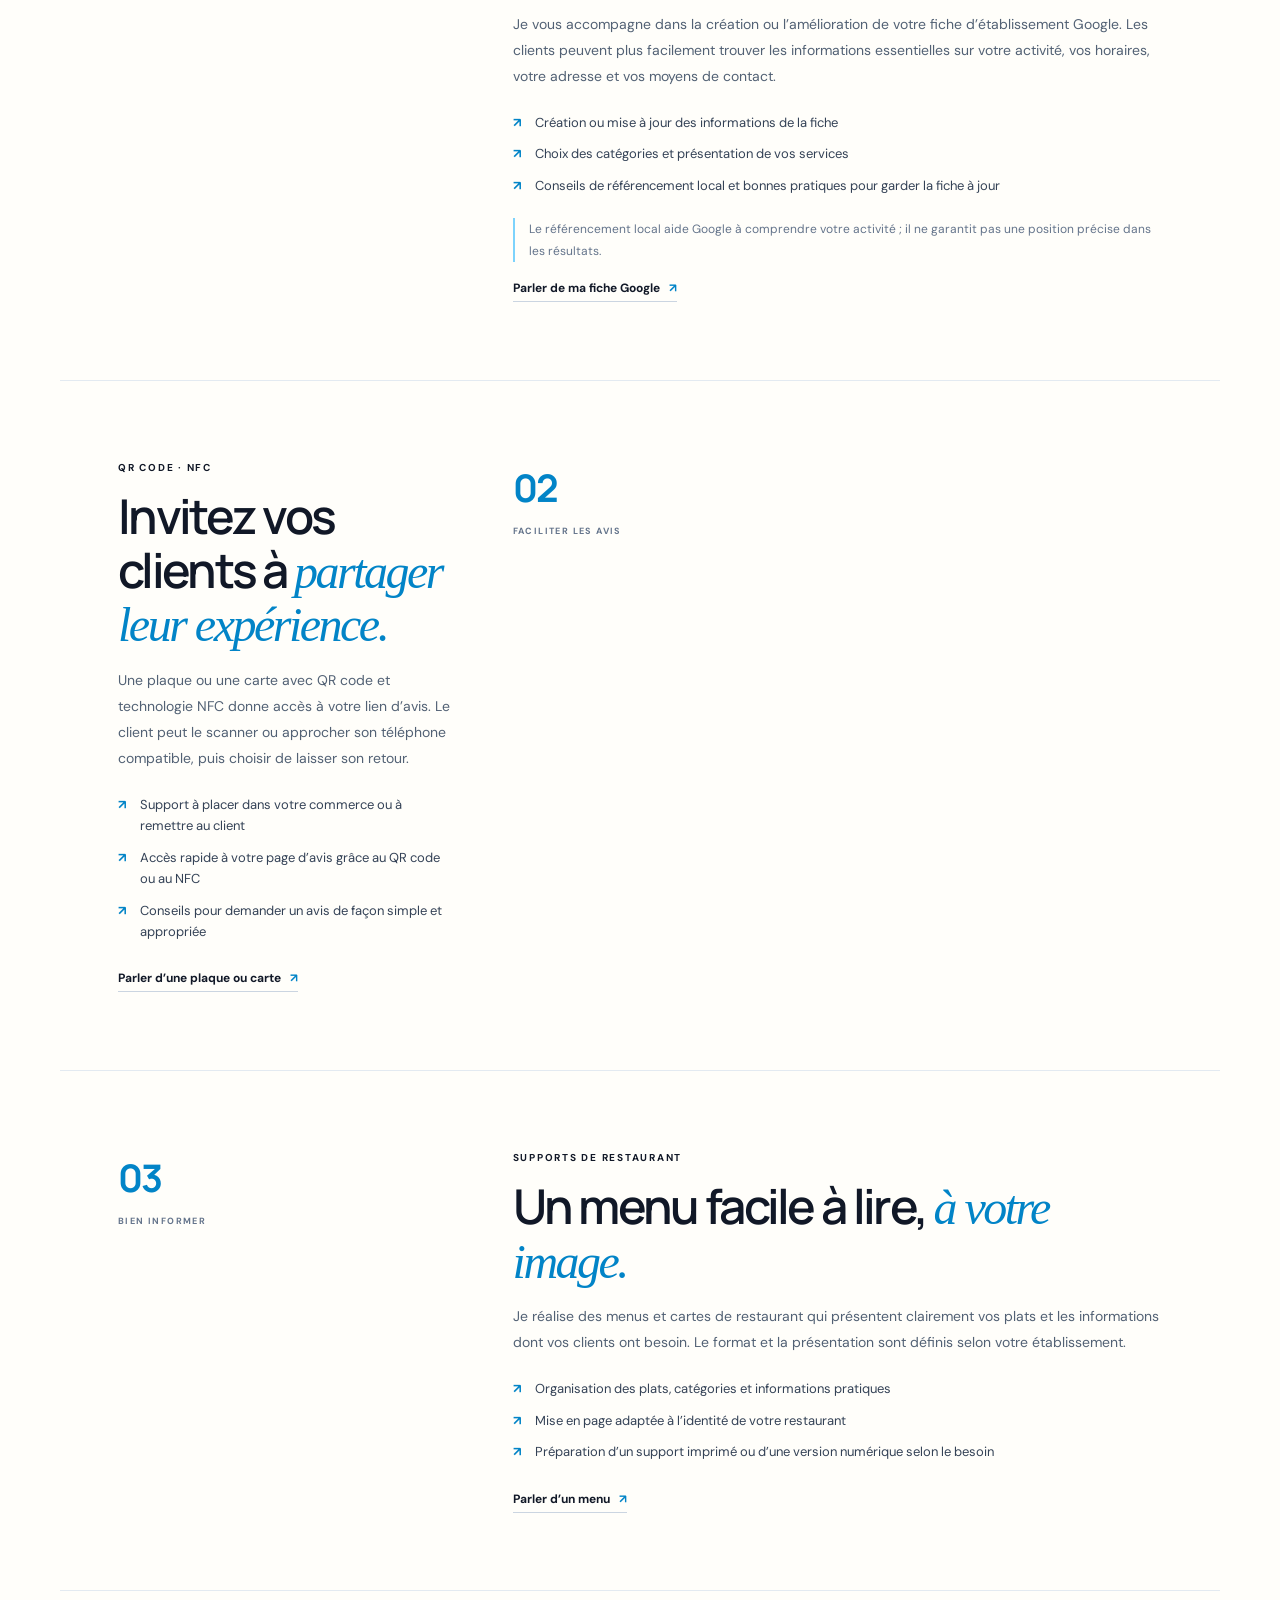
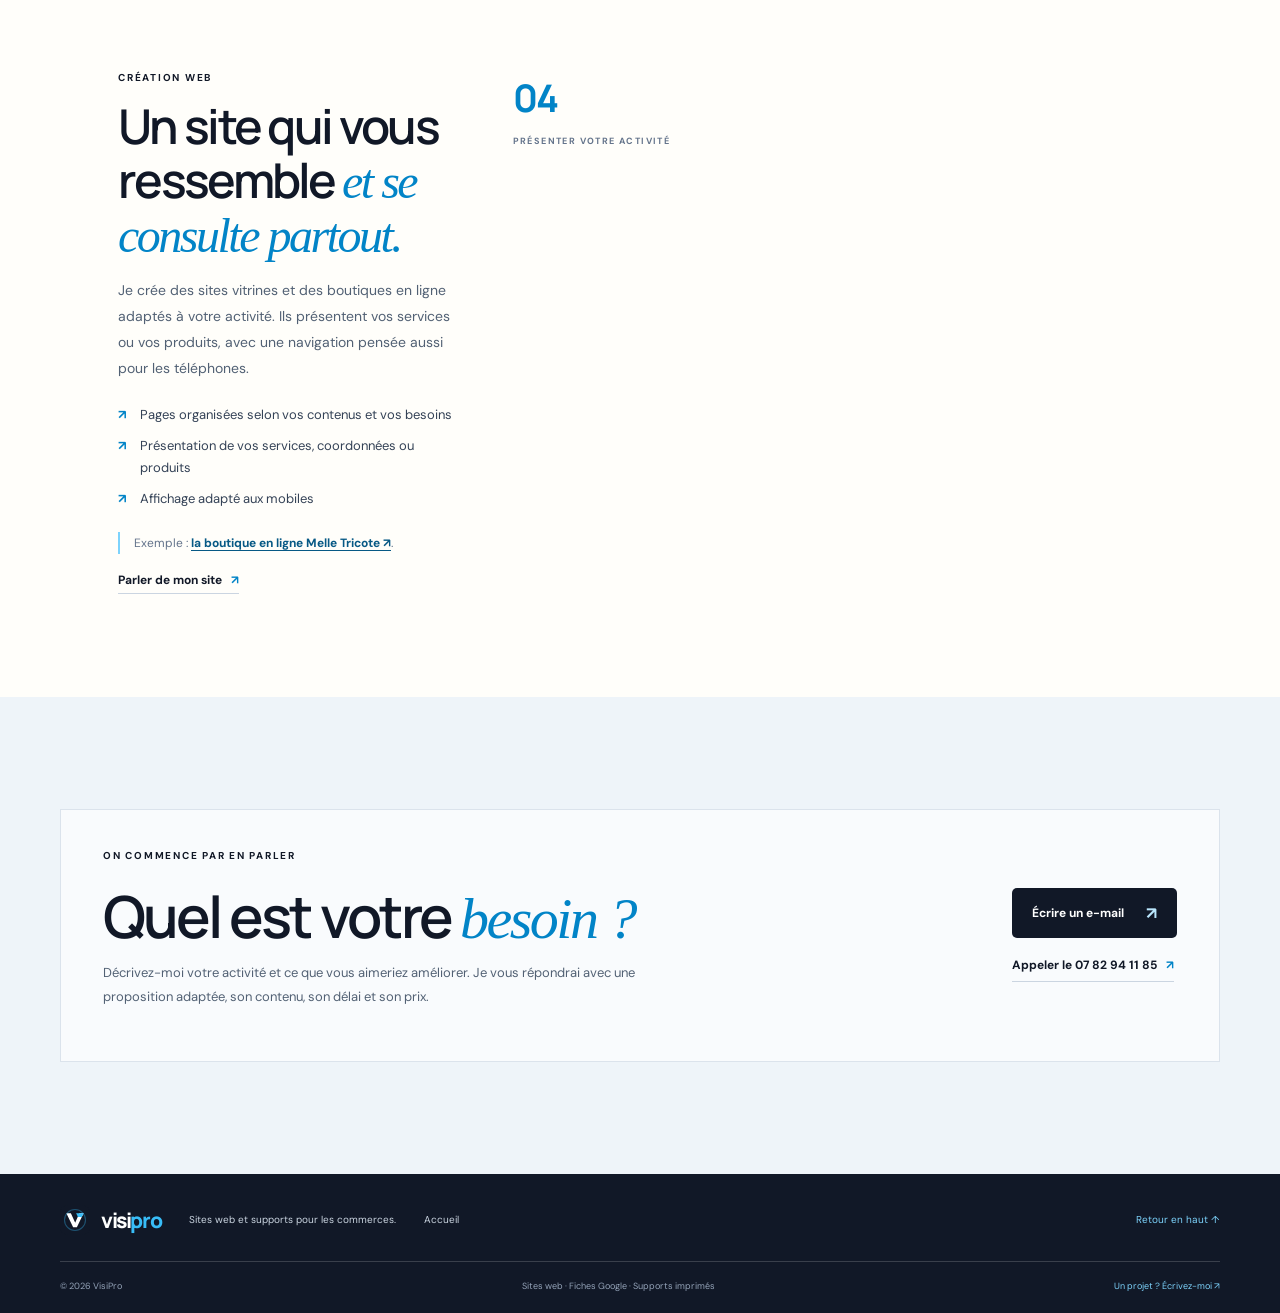
==== commit 8de32db5: "V1.7 - tarifs VisiPro et offre de bienvenue" ====
--- a/services.html
+++ b/services.html
@@ -18,16 +18,27 @@
 <header class="site-header"><div class="container nav-wrap">
   <a class="brand" href="index.html#accueil" aria-label="VisiPro, accueil"><img class="brand-logo" src="assets/visipro-logo.svg" alt=""><span>visi<span class="brand-accent">pro</span></span></a>
   <button class="menu-toggle" type="button" aria-expanded="false" aria-controls="main-nav" aria-label="Ouvrir le menu"><span></span><span></span></button>
-  <nav id="main-nav" class="main-nav" aria-label="Navigation principale"><a href="index.html#services">Accueil</a><a href="#offres">Services</a><a href="index.html#projets">Projets</a><a class="nav-cta" href="#contact">Me contacter <span>↗</span></a></nav>
+  <nav id="main-nav" class="main-nav" aria-label="Navigation principale"><a href="index.html#services">Accueil</a><a href="#offres">Services</a><a href="tarifs.html">Tarifs</a><a href="index.html#projets">Projets</a><a class="nav-cta" href="#contact">Me contacter <span>↗</span></a></nav>
 </div></header>
 <main id="contenu">
   <section class="services-hero section"><div class="container services-hero-inner reveal">
     <p class="eyebrow"><span class="eyebrow-dot"></span> Les services VisiPro</p>
     <h1>Des solutions concrètes pour <em>votre activité.</em></h1>
     <p class="services-lead">Je vous aide à présenter votre commerce, à rendre les informations utiles faciles à trouver et à donner à vos clients un moyen simple de vous contacter ou de laisser un avis.</p>
-    <a class="button button-dark" href="#offres">Voir les services <span>↘</span></a>
+    <a class="button button-dark" href="#offres">Voir les services <span>↘</span></a><a class="text-link services-price-link" href="tarifs.html">Voir les tarifs <span>↗</span></a>
   </div></section>
-  <section class="launch-offer section"><div class="container launch-offer-inner reveal"><span class="launch-offer-badge">Offre de lancement</span><div class="launch-offer-copy"><p class="eyebrow">Pour les premiers projets VisiPro</p><h2>Un tarif préférentiel pour votre projet.</h2><p>Au lancement de VisiPro, je propose des tarifs préférentiels sur mes services. Contactez-moi pour parler de votre besoin et recevoir une proposition claire, adaptée à votre activité.</p></div><a class="button button-dark" href="#contact">Demander une proposition <span>↗</span></a></div></section>
+  <section class="launch-offer section" aria-label="Offre de bienvenue VisiPro">
+  <div class="container launch-offer-inner reveal">
+    <span class="launch-offer-status">Offre de bienvenue · jusqu’au 31.12.2026</span>
+    <div class="launch-offer-copy">
+      <p class="eyebrow">Offre de bienvenue VisiPro</p>
+      <h2>10 % de remise sur votre première prestation.</h2>
+      <p>Pour accompagner le développement de votre activité, profitez de 10 % de remise sur votre première prestation VisiPro.</p>
+      <p class="launch-offer-terms">Toutes les prestations sont éligibles, y compris les packs. Offre cumulable avec les packs jusqu’au 31 décembre 2026.</p>
+    </div>
+    <a class="button button-dark" href="#contact">Discuter de mon projet <span>↗</span></a>
+  </div>
+</section>
   <section class="services-index section" id="offres"><div class="container">
     <div class="section-heading reveal"><div><p class="eyebrow">Choisir selon votre besoin</p><h2>Quatre façons de <em>faire avancer votre présence.</em></h2></div><p>Un besoin précis ? Chaque service peut être discuté séparément.</p></div>
     <nav class="service-jump-list reveal" aria-label="Accès rapide aux services"><a href="#fiche-google"><span>01</span> Fiche Google & référencement local <b>↘</b></a><a href="#plaques-avis"><span>02</span> Plaques et cartes d’avis QR/NFC <b>↘</b></a><a href="#supports-restaurant"><span>03</span> Menus et supports de restaurant <b>↘</b></a><a href="#sites-web"><span>04</span> Sites web <b>↘</b></a></nav>
--- a/styles.css
+++ b/styles.css
@@ -285,4 +285,136 @@
  .launch-offer-inner>.button{grid-column:auto;width:100%}
  .launch-offer-copy h2{font-size:21px}
  .launch-offer-copy>p:last-child{font-size:13px}
+}
+/* Tarifs VisiPro */
+.launch-offer{scroll-margin-top:88px}
+.launch-offer-inner{grid-template-columns:auto minmax(0,1fr) auto}
+.launch-offer-status{align-self:start;padding:8px 11px;border:1px solid #d6dee7;border-radius:3px;background:#f3f5f7;color:#475569;font-size:9px;font-weight:700;letter-spacing:.6px;text-transform:uppercase;white-space:nowrap}
+.launch-offer-terms{margin-top:7px!important;color:#64748b!important;font-size:11px!important}
+.price-preview{background:var(--white)}
+.price-preview-grid{display:grid;grid-template-columns:repeat(2,minmax(0,1fr));gap:18px}
+.price-card{display:flex;flex-direction:column;padding:27px;border:1px solid #dbe3ec;background:#fbfcfd}
+.price-card-featured{border-color:#24354a;background:#111827;color:#fff}
+.price-card-kicker{margin:0 0 9px;color:#0369a1;font-size:9px;font-weight:700;letter-spacing:1.2px;text-transform:uppercase}
+.price-card-featured .price-card-kicker{color:#7dd3fc}
+.price-card h3{margin:0;font:600 23px var(--display);letter-spacing:-.8px}
+.price-card-price{margin:13px 0;color:#526174;font-size:11px}
+.price-card-price strong{display:block;color:var(--ink);font:700 34px/1.1 var(--display);letter-spacing:-1.4px}
+.price-card-featured .price-card-price{color:#cbd5e1}
+.price-card-featured .price-card-price strong{color:#fff}
+.price-card-description{min-height:48px;margin:0;color:#526174;font-size:12px;line-height:1.75}
+.price-card-featured .price-card-description{color:#dbe6f0}
+.price-card ul{display:grid;gap:8px;margin:18px 0 23px;padding:0;list-style:none;color:#344256;font-size:11px}
+.price-card li{position:relative;padding-left:19px;line-height:1.55}
+.price-card li:before{position:absolute;left:0;content:"✓";color:#0284c7;font-weight:700}
+.price-card-featured ul{color:#e2eaf2}
+.price-card-featured li:before{color:#7dd3fc}
+.price-card-actions{display:flex;flex-wrap:wrap;align-items:center;gap:16px;margin-top:auto}
+.price-card-featured .text-link{border-color:#496174;color:#f8fafc}
+.price-card-featured .text-link span{color:#7dd3fc}
+.price-card-featured .button-light{color:var(--ink)}
+.price-snapshot{display:grid;grid-template-columns:repeat(3,minmax(0,1fr));margin-top:18px;border:1px solid #dbe3ec;background:#f4f8fb}
+.price-snapshot>div{display:flex;flex-direction:column;gap:5px;padding:16px 20px;border-right:1px solid #dbe3ec}
+.price-snapshot>div:last-child{border-right:0}
+.price-snapshot span{color:#64748b;font-size:10px}
+.price-snapshot strong{color:#111827;font-size:13px}
+.price-preview-footer{display:flex;align-items:center;justify-content:space-between;gap:24px;margin-top:20px}
+.price-preview-footer p{margin:0;color:#64748b;font-size:11px;line-height:1.7}
+.services-price-link{margin-left:17px}
+.tariff-hero{padding:92px 0 70px;background:var(--white)}
+.tariff-hero-inner{max-width:850px}
+.tariff-hero h1{margin:0;font:600 clamp(48px,6vw,74px)/1.04 var(--display);letter-spacing:-4px}
+.tariff-hero h1 em,.tariff-category-heading h2 em,.pricing-terms h2 em,.tariff-contact h2 em{color:var(--brand-blue);font:italic 400 1em/1 var(--serif);letter-spacing:-2.5px}
+.tariff-hero-inner>p:not(.eyebrow){max-width:620px;margin:22px 0 27px;color:#526174;font-size:15px;line-height:1.85}
+.tariff-index{padding:29px 0 33px;background:#f0f4f8}
+.tariff-index>.container>.eyebrow{margin-bottom:13px}
+.tariff-index-links{display:grid;grid-template-columns:repeat(5,minmax(0,1fr));border-top:1px solid #dbe3ec;border-left:1px solid #dbe3ec}
+.tariff-index-links a{display:flex;flex-direction:column;justify-content:space-between;gap:14px;min-height:78px;padding:13px;border-right:1px solid #dbe3ec;border-bottom:1px solid #dbe3ec;color:#344256;font-size:11px;font-weight:600;line-height:1.5;transition:background .2s,color .2s}
+.tariff-index-links a span{color:#0284c7;font-size:9px}
+.tariff-index-links a:hover{background:#fffefa;color:#075985}
+.tariff-category{scroll-margin-top:88px;background:var(--white)}
+.tariff-category-soft{background:#f7f9fb}
+.tariff-category-heading{display:grid;grid-template-columns:56px 1fr;gap:19px;align-items:start;margin-bottom:31px}
+.tariff-category-heading>span{padding-top:1px;color:#0284c7;font:700 24px var(--display);letter-spacing:-1px}
+.tariff-category-heading .eyebrow{margin:0 0 10px}
+.tariff-category-heading h2{max-width:740px;margin:0;font:600 clamp(33px,4vw,47px)/1.12 var(--display);letter-spacing:-2.6px}
+.tariff-category-heading>div>p:last-child{max-width:700px;margin:12px 0 0;color:#526174;font-size:13px;line-height:1.8}
+.rate-list{border-top:1px solid #dbe3ec}
+.rate-row{padding:22px 0;border-bottom:1px solid #dbe3ec;scroll-margin-top:95px}
+.rate-main{display:grid;grid-template-columns:minmax(0,1fr) auto;gap:26px;align-items:start}
+.rate-main h3{margin:0;font:600 18px/1.4 var(--display);letter-spacing:-.4px;color:#111827}
+.rate-main p{max-width:700px;margin:6px 0 0;color:#526174;font-size:12px;line-height:1.75}
+.rate-price{min-width:145px;color:#526174;text-align:right;font-size:10px;font-weight:500;line-height:1.4}
+.rate-price b{display:block;color:#075985;font:700 21px/1.35 var(--display);letter-spacing:-.4px}
+.rate-details{margin-top:12px}
+.rate-details summary{display:inline-flex;align-items:center;gap:8px;color:#075985;font-size:11px;font-weight:700;cursor:pointer;list-style:none}
+.rate-details summary::-webkit-details-marker{display:none}
+.rate-details summary:after{content:"+";color:#0284c7;font-size:15px}
+.rate-details[open] summary:after{content:"−"}
+.rate-details>div{max-width:760px;padding:13px 0 0 13px;border-left:2px solid #bae6fd}
+.rate-details ul{display:grid;grid-template-columns:repeat(2,minmax(0,1fr));gap:7px 23px;margin:0;padding:0;list-style:none;color:#344256;font-size:11px;line-height:1.6}
+.rate-details li{position:relative;padding-left:15px}
+.rate-details li:before{position:absolute;left:0;content:"✓";color:#0284c7}
+.rate-details p{margin:11px 0 0;color:#64748b;font-size:11px;line-height:1.7}
+.tariff-subheading{margin:33px 0 14px;font:600 19px var(--display);letter-spacing:-.5px}
+.options-list{display:grid;grid-template-columns:repeat(2,minmax(0,1fr));border-top:1px solid #dbe3ec;border-left:1px solid #dbe3ec}
+.options-list>div{display:flex;justify-content:space-between;gap:18px;align-items:center;min-height:70px;padding:12px 15px;border-right:1px solid #dbe3ec;border-bottom:1px solid #dbe3ec;background:#ffffff70}
+.options-list>div>span{display:flex;flex-direction:column;gap:3px}
+.options-list strong{color:#243244;font-size:11px;line-height:1.45}
+.options-list small{color:#64748b;font-size:10px;line-height:1.5}
+.options-list b{flex:none;color:#075985;font-size:12px}
+.pricing-note{max-width:780px;margin:16px 0 0;color:#64748b;font-size:11px;line-height:1.7}
+.pricing-terms{padding:60px 0;background:#eaf2f8}
+.pricing-terms-inner{padding:27px;border:1px solid #d5e1e9;background:#f9fbfc}
+.pricing-terms-inner>.eyebrow{margin:0 0 10px}
+.pricing-terms h2{margin:0;font:600 clamp(32px,4vw,42px)/1.15 var(--display);letter-spacing:-2px}
+.pricing-terms-grid{display:grid;grid-template-columns:repeat(3,minmax(0,1fr));gap:24px;margin-top:18px}
+.pricing-terms-grid p{margin:0;color:#526174;font-size:11px;line-height:1.8}
+.tariff-contact{background:#f0f4f8}
+.tariff-contact-inner{display:grid;grid-template-columns:1fr auto;gap:45px;align-items:center;padding:34px 37px;border:1px solid #dbe3ec;background:#ffffffa8}
+.tariff-contact h2{margin:0;font:600 clamp(38px,4.8vw,56px)/1.05 var(--display);letter-spacing:-3px}
+.tariff-contact-inner>div:first-child>p:last-child{max-width:560px;color:#526174;font-size:13px;line-height:1.8}
+.tariff-contact-actions{display:flex;flex-direction:column;align-items:flex-start;gap:17px}
+@media(max-width:900px){
+ .tariff-index-links{grid-template-columns:repeat(3,minmax(0,1fr))}
+ .price-card-actions{align-items:flex-start;flex-direction:column}
+}
+@media(max-width:760px){
+ .launch-offer-inner{grid-template-columns:1fr;gap:13px;padding:21px}
+ .launch-offer-inner>.button{grid-column:auto;width:100%}
+ .launch-offer-status{justify-self:start}
+ .price-preview-grid{grid-template-columns:1fr}
+ .price-card{padding:23px}
+ .price-card-description{min-height:0}
+ .price-card-actions{flex-direction:row}
+ .price-snapshot{grid-template-columns:1fr}
+ .price-snapshot>div{border-right:0;border-bottom:1px solid #dbe3ec}
+ .price-snapshot>div:last-child{border-bottom:0}
+ .price-preview-footer{align-items:stretch;flex-direction:column}
+ .services-price-link{margin:17px 0 0}
+ .tariff-hero{padding:65px 0 50px}
+ .tariff-hero h1{font-size:clamp(42px,11vw,61px);letter-spacing:-3px}
+ .tariff-hero-inner>p:not(.eyebrow){font-size:14px}
+ .tariff-index-links{grid-template-columns:1fr 1fr}
+ .tariff-index-links a:last-child{grid-column:1 / -1}
+ .tariff-category-heading{grid-template-columns:36px 1fr;gap:13px}
+ .tariff-category-heading>span{font-size:20px}
+ .tariff-category-heading h2{font-size:clamp(31px,8vw,40px);letter-spacing:-2px}
+ .rate-main{grid-template-columns:1fr;gap:11px}
+ .rate-price{min-width:0;text-align:left}
+ .rate-price b{display:inline;margin-left:6px;font-size:19px}
+ .rate-details ul{grid-template-columns:1fr}
+ .options-list{grid-template-columns:1fr}
+ .pricing-terms{padding:45px 0}
+ .pricing-terms-inner{padding:22px}
+ .pricing-terms-grid{grid-template-columns:1fr;gap:13px}
+ .tariff-contact-inner{grid-template-columns:1fr;gap:18px;padding:25px 22px}
+ .tariff-contact-actions{align-items:stretch}
+ .tariff-contact-actions .button{width:100%}
+}
+@media(max-width:420px){
+ .price-card-actions{align-items:stretch;flex-direction:column}
+ .tariff-index-links{grid-template-columns:1fr}
+ .tariff-index-links a:last-child{grid-column:auto}
+ .options-list>div{align-items:flex-start}
 }
